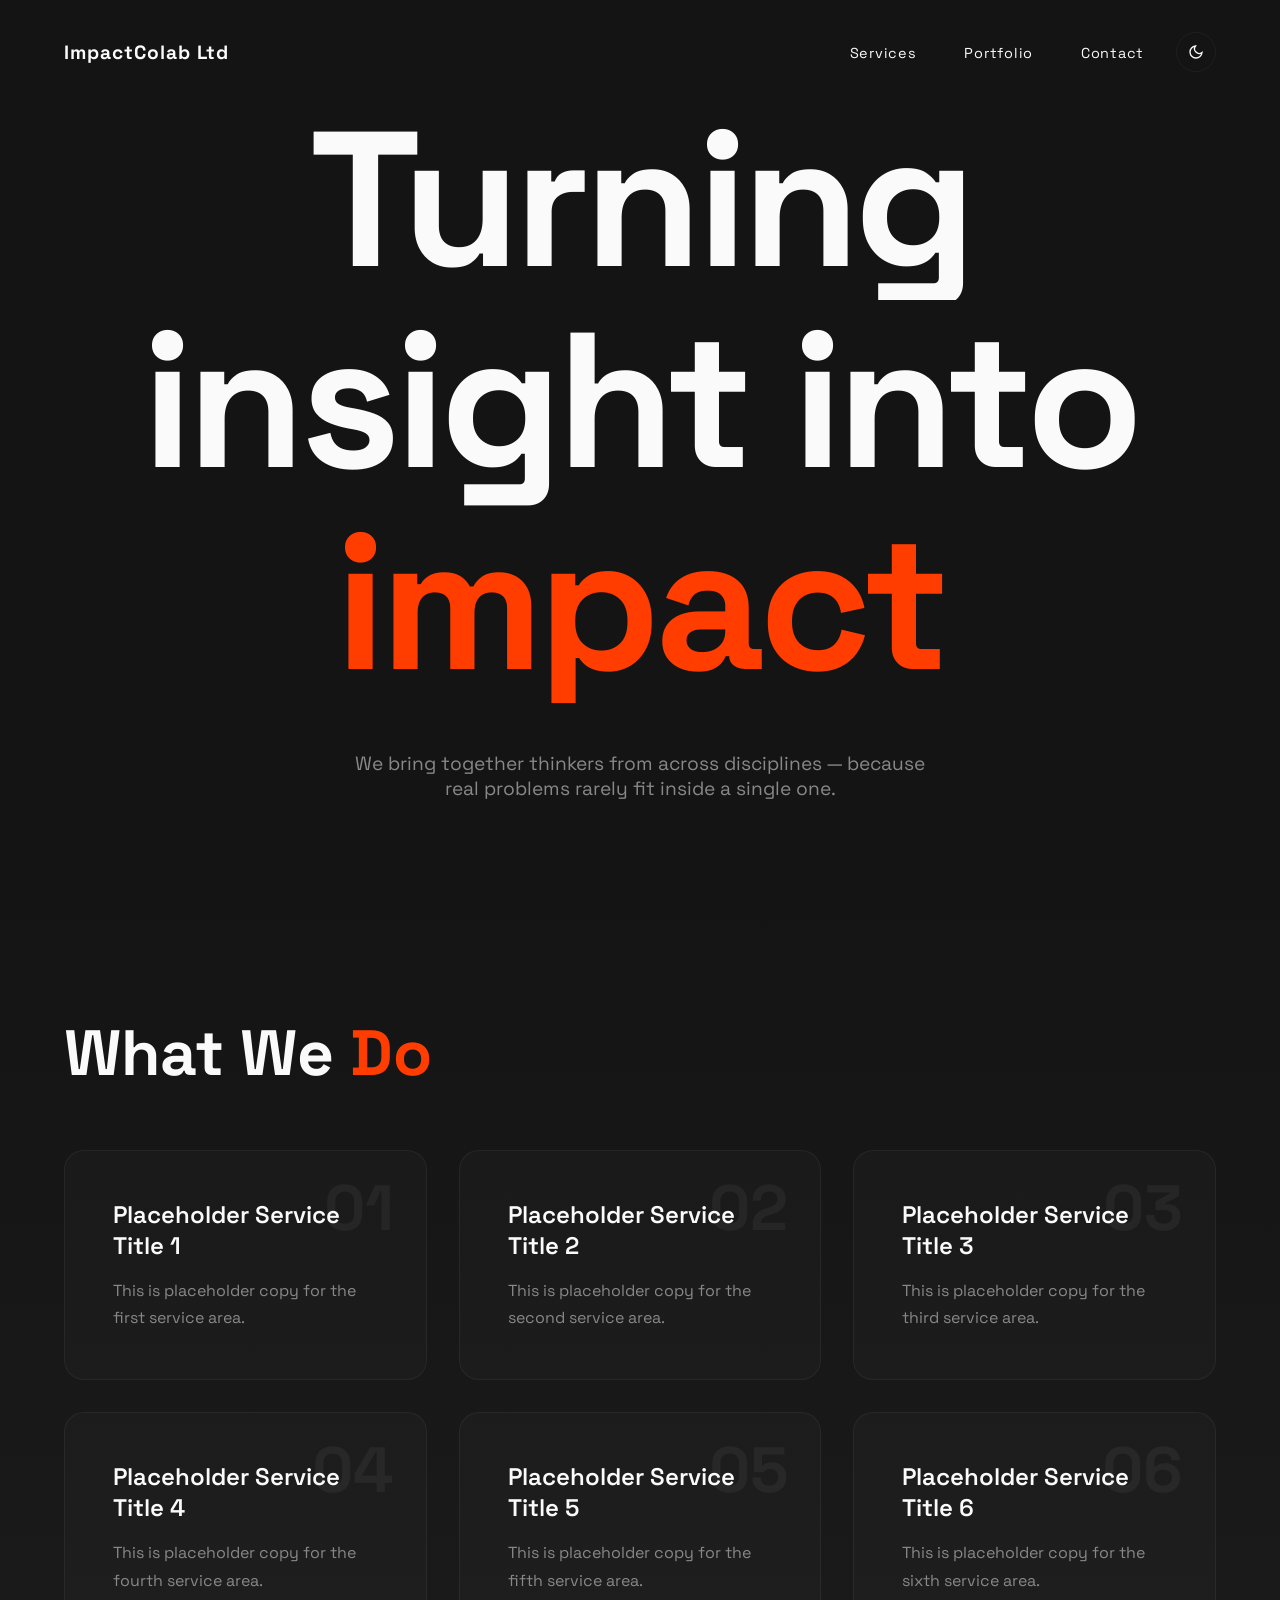
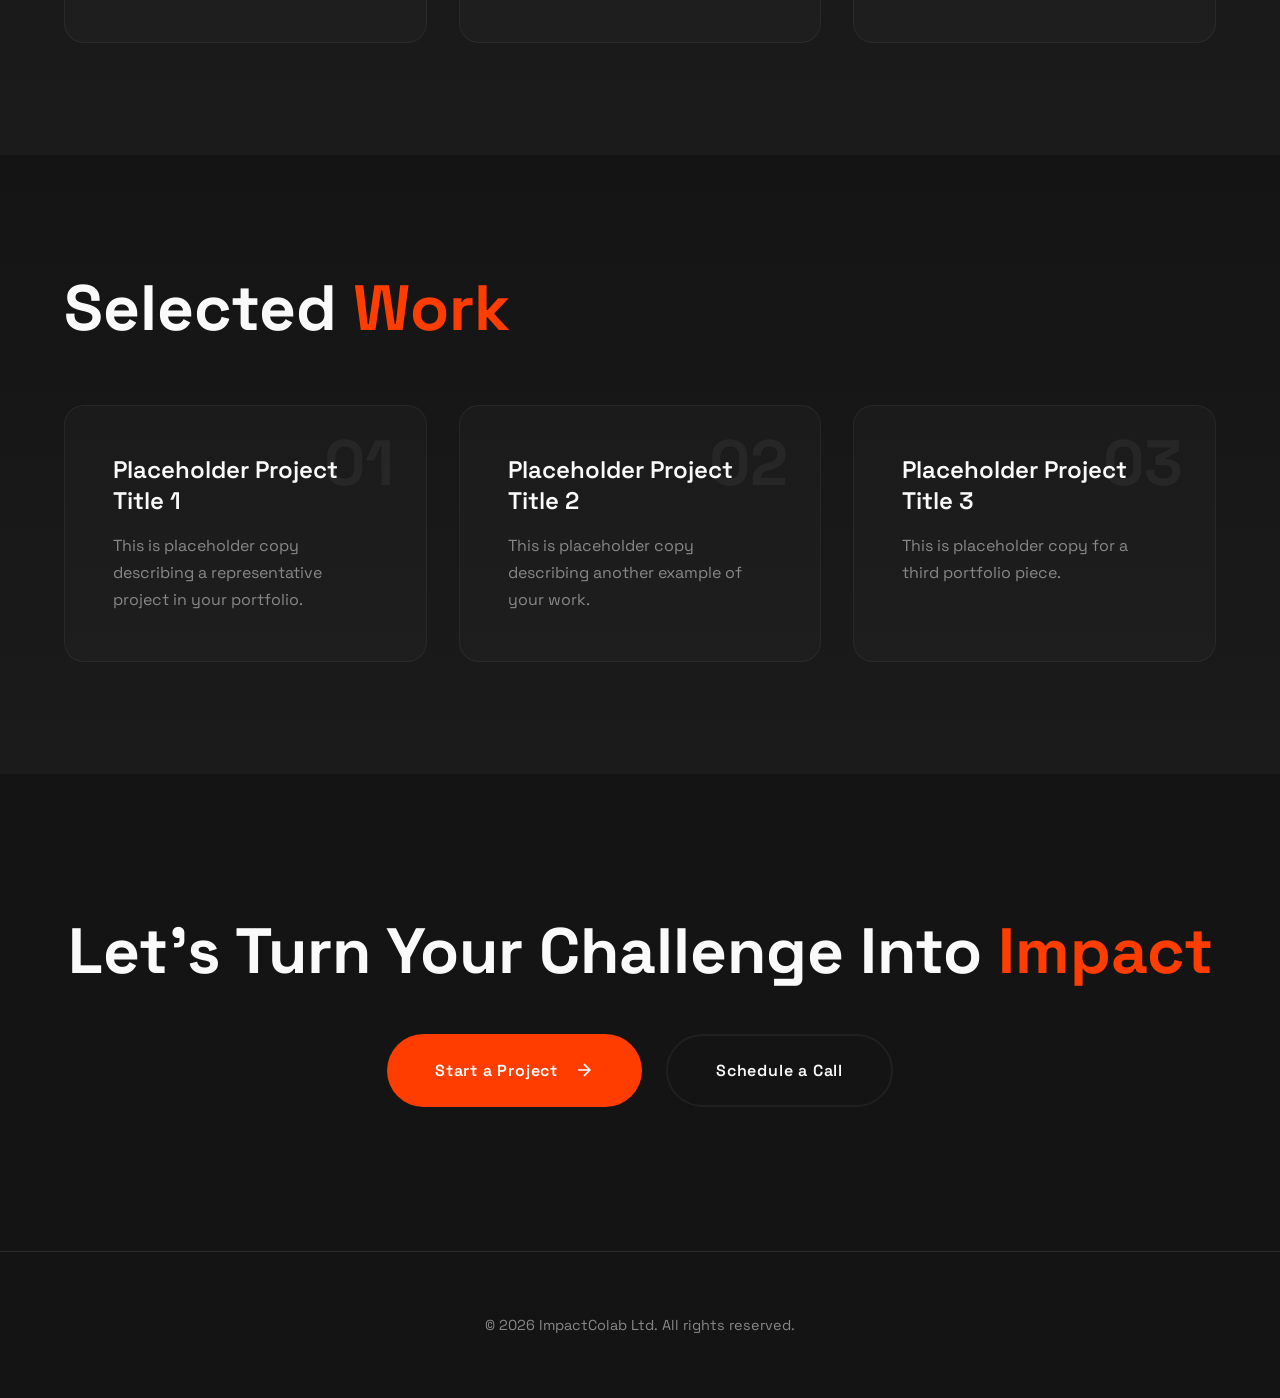
==== index.html @ 20e2ec71 "Initial commit" ====
<!DOCTYPE html>
<html lang="en">
<head>
    <meta charset="UTF-8">
    <meta name="viewport" content="width=device-width, initial-scale=1.0">
    <title>ImpactColab Ltd - Turning insight into impact</title>
    
    <!-- Meta tags for SEO -->
    <meta name="description" content="ImpactColab Ltd transforms bold ideas into digital reality. We specialize in product development, design systems, AI & machine learning, and cloud architecture.">
    <meta name="keywords" content="software development, product development, design systems, AI, machine learning, cloud architecture, digital transformation">
    <meta name="author" content="ImpactColab Ltd">
    
    <!-- Open Graph / Social Media -->
    <meta property="og:type" content="website">
    <meta property="og:url" content="https://impactcolab.com/">
    <meta property="og:title" content="ImpactColab Ltd - Turning insight into impact">
    <meta property="og:description" content="We transform bold ideas into digital reality. ImpactColab Ltd is where innovation meets execution.">
    <meta property="og:image" content="https://impactcolab.com/og-image.jpg">
    
    <!-- Twitter Card -->
    <meta name="twitter:card" content="summary_large_image">
    <meta name="twitter:title" content="ImpactColab Ltd - Turning insight into impact">
    <meta name="twitter:description" content="We transform bold ideas into digital reality. ImpactColab Ltd is where innovation meets execution.">
    <meta name="twitter:image" content="https://impactcolab.com/og-image.jpg">
    
    <!-- Favicon -->
    <link rel="icon" type="image/svg+xml" href="data:image/svg+xml,%3Csvg xmlns='http://www.w3.org/2000/svg' viewBox='0 0 100 100'%3E%3Crect width='100' height='100' rx='20' fill='%23ff3d00'/%3E%3Ctext x='50' y='68' font-family='Arial' font-size='50' font-weight='bold' fill='white' text-anchor='middle'%3ES%3C/text%3E%3C/svg%3E">
    
    <link href="https://fonts.googleapis.com/css2?family=Space+Grotesk:wght@300;400;500;600;700&display=swap" rel="stylesheet">
    <style>
        * {
            margin: 0;
            padding: 0;
            box-sizing: border-box;
        }

        :root {
            --bg: #141414;
            --bg-secondary: #1b1b1b;
            --text: #fafafa;
            --text-muted: #888;
            --accent: #ff3d00;
            --card-bg: rgba(255, 255, 255, 0.02);
            --card-border: rgba(255, 255, 255, 0.05);
            --card-number: rgba(255, 255, 255, 0.05);
            --footer-border: rgba(255, 255, 255, 0.1);
        }

        body.light-mode {
            --bg: #fafafa;
            --bg-secondary: #f0f0f0;
            --text: #0a0a0a;
            --text-muted: #555;
            --card-bg: rgba(0, 0, 0, 0.02);
            --card-border: rgba(0, 0, 0, 0.08);
            --card-number: rgba(0, 0, 0, 0.05);
            --footer-border: rgba(0, 0, 0, 0.1);
        }

        body {
            font-family: 'Space Grotesk', sans-serif;
            background: var(--bg);
            color: var(--text);
            overflow-x: hidden;
            transition: background 0.3s ease, color 0.3s ease;
        }

        /* Skip Link */
        .skip-link {
            position: absolute;
            top: -100px;
            left: 50%;
            transform: translateX(-50%);
            padding: 1rem 2rem;
            background: var(--accent);
            color: #fff;
            text-decoration: none;
            font-weight: 600;
            border-radius: 0 0 8px 8px;
            z-index: 1000;
            transition: top 0.3s ease;
        }

        .skip-link:focus {
            top: 0;
        }

        /* Focus States */
        *:focus {
            outline: none;
        }

        *:focus-visible {
            outline: 2px solid var(--accent);
            outline-offset: 3px;
        }

        /* Reduced Motion */
        @media (prefers-reduced-motion: reduce) {
            *, *::before, *::after {
                animation-duration: 0.01ms !important;
                animation-iteration-count: 1 !important;
                transition-duration: 0.01ms !important;
            }

            .hero-title .word {
                transform: translateY(0);
            }

            .hero-subtitle {
                opacity: 1;
            }

            .service-card {
                opacity: 1;
                transform: translateY(0);
            }
        }

        /* Navigation */
        nav {
            position: fixed;
            top: 0;
            left: 0;
            right: 0;
            padding: 2rem 4rem;
            display: flex;
            justify-content: space-between;
            align-items: center;
            z-index: 100;
            background: transparent;
            transition: background 0.3s ease, padding 0.3s ease;
        }

        nav.scrolled {
            background: var(--bg);
            padding: 1.5rem 4rem;
            box-shadow: 0 2px 20px rgba(0, 0, 0, 0.2);
        }

        .nav-right {
            display: flex;
            align-items: center;
            gap: 2rem;
        }

        .theme-toggle {
            display: flex;
            align-items: center;
            justify-content: center;
            background: transparent;
            border: 1px solid var(--card-border);
            border-radius: 50%;
            width: 40px;
            height: 40px;
            color: var(--text);
            cursor: pointer;
            transition: all 0.3s ease;
        }

        .theme-toggle:hover {
            border-color: var(--accent);
        }

        .theme-toggle svg {
            width: 16px;
            height: 16px;
        }

        .theme-toggle .sun-icon {
            display: none;
        }

        body.light-mode .theme-toggle .sun-icon {
            display: block;
        }

        body.light-mode .theme-toggle .moon-icon {
            display: none;
        }

        /* Mobile Menu */
        .mobile-menu-toggle {
            display: none;
            flex-direction: column;
            justify-content: center;
            gap: 5px;
            width: 30px;
            height: 30px;
            background: transparent;
            border: none;
            cursor: pointer;
            padding: 0;
        }

        .mobile-menu-toggle span {
            display: block;
            width: 100%;
            height: 2px;
            background: var(--text);
            transition: all 0.3s ease;
        }

        .mobile-menu-toggle.active span:nth-child(1) {
            transform: rotate(45deg) translate(5px, 5px);
        }

        .mobile-menu-toggle.active span:nth-child(2) {
            opacity: 0;
        }

        .mobile-menu-toggle.active span:nth-child(3) {
            transform: rotate(-45deg) translate(5px, -5px);
        }

        .mobile-menu {
            display: none;
            position: fixed;
            top: 0;
            left: 0;
            right: 0;
            bottom: 0;
            background: var(--bg);
            z-index: 99;
            flex-direction: column;
            justify-content: center;
            align-items: center;
            gap: 2rem;
            opacity: 0;
            pointer-events: none;
            transition: opacity 0.3s ease;
        }

        .mobile-menu.active {
            opacity: 1;
            pointer-events: all;
        }

        .mobile-menu a {
            color: var(--text);
            text-decoration: none;
            font-size: 2rem;
            font-weight: 600;
            transition: color 0.3s ease;
        }

        .mobile-menu a:hover {
            color: var(--accent);
        }

        .logo {
            font-weight: 700;
            font-size: 1.2rem;
            letter-spacing: 0.05em;
            text-decoration: none;
            color: var(--text);
        }

        .logo:hover {
            color: var(--accent);
        }

        .nav-links {
            display: flex;
            gap: 3rem;
            list-style: none;
        }

        .nav-links a {
            color: var(--text);
            text-decoration: none;
            font-size: 0.9rem;
            letter-spacing: 0.05em;
            position: relative;
            padding-bottom: 4px;
        }

        .nav-links a::after {
            content: '';
            position: absolute;
            bottom: 0;
            left: 0;
            width: 0;
            height: 1px;
            background: var(--accent);
            transition: width 0.3s ease;
        }

        .nav-links a:hover::after {
            width: 100%;
        }

        /* Hero Section */
        .hero {
            min-height: 100vh;
            display: flex;
            align-items: center;
            justify-content: center;
            position: relative;
            padding: 0 4rem;
        }

        .hero-content {
            text-align: center;
            max-width: 1400px;
        }

        .hero-title {
            font-size: clamp(4rem, 15vw, 12rem);
            font-weight: 700;
            line-height: 1.05;
            letter-spacing: -0.03em;
        }

        .hero-title .line {
            display: block;
            overflow: hidden;
        }

        .hero-title .word {
            display: inline-block;
            transform: translateY(100%);
            animation: revealWord 1s cubic-bezier(0.77, 0, 0.175, 1) forwards;
        }

        .hero-title .line:nth-child(2) .word {
            animation-delay: 0.2s;
        }

        @keyframes revealWord {
            to {
                transform: translateY(0);
            }
        }

        .hero-subtitle {
            font-size: 1.2rem;
            color: var(--text-muted);
            margin-top: 3rem;
            max-width: 600px;
            margin-left: auto;
            margin-right: auto;
            opacity: 0;
            animation: fadeIn 1s ease forwards 0.8s;
        }

        @keyframes fadeIn {
            to {
                opacity: 1;
            }
        }

        .accent-text {
            color: var(--accent);
        }

        /* Services Section */
        .services {
            padding: 7rem 4rem;
            background: linear-gradient(180deg, var(--bg) 0%, var(--bg-secondary) 100%);
        }

        .services-header {
            max-width: 1400px;
            margin: 0 auto 3.5rem;
        }

        .section-title {
            font-size: 4rem;
            font-weight: 700;
            margin-bottom: 1rem;
        }

        .services-grid {
            max-width: 1400px;
            margin: 0 auto;
            display: grid;
            grid-template-columns: repeat(3, 1fr);
            gap: 2rem;
        }

        .service-card {
            padding: 3rem;
            background: var(--card-bg);
            border: 1px solid var(--card-border);
            border-radius: 20px;
            transition: all 0.4s ease;
            position: relative;
            overflow: hidden;
            opacity: 0;
            transform: translateY(30px);
        }

        .service-card.visible {
            opacity: 1;
            transform: translateY(0);
        }

        .service-card::before {
            content: '';
            position: absolute;
            top: 0;
            left: 0;
            width: 100%;
            height: 100%;
            background: linear-gradient(135deg, var(--accent), transparent);
            opacity: 0;
            transition: opacity 0.4s ease;
        }

        .service-card:hover::before {
            opacity: 0.1;
        }

        .service-card:hover {
            transform: translateY(-10px);
            border-color: rgba(255, 61, 0, 0.3);
        }

        .service-number {
            font-size: 4rem;
            font-weight: 700;
            color: var(--card-number);
            position: absolute;
            top: 1rem;
            right: 2rem;
            aria-hidden: true;
        }

        /* Visually hidden but accessible */
        .sr-only {
            position: absolute;
            width: 1px;
            height: 1px;
            padding: 0;
            margin: -1px;
            overflow: hidden;
            clip: rect(0, 0, 0, 0);
            white-space: nowrap;
            border: 0;
        }

        .service-title {
            font-size: 1.5rem;
            font-weight: 600;
            margin-bottom: 1rem;
            position: relative;
        }

        .service-desc {
            color: var(--text-muted);
            line-height: 1.7;
            position: relative;
        }

        /* CTA Section */
        .cta {
            padding: 9rem 4rem;
            text-align: center;
            position: relative;
        }

        .cta-title {
            font-size: 4rem;
            font-weight: 700;
            line-height: 1.05;
            margin-bottom: 3rem;
        }

        .cta-button {
            display: inline-flex;
            align-items: center;
            gap: 1rem;
            padding: 1.5rem 3rem;
            background: var(--accent);
            color: #fff;
            text-decoration: none;
            font-weight: 600;
            font-size: 1rem;
            letter-spacing: 0.05em;
            border-radius: 100px;
            transition: all 0.3s ease;
        }

        .cta-button:hover {
            transform: scale(1.05);
            box-shadow: 0 20px 60px rgba(255, 61, 0, 0.4);
        }

        .cta-button svg {
            transition: transform 0.3s ease;
        }

        .cta-button:hover svg {
            transform: translateX(5px);
        }

        .cta-buttons {
            display: flex;
            gap: 1.5rem;
            justify-content: center;
            flex-wrap: wrap;
        }

        .cta-button-secondary {
            display: inline-flex;
            align-items: center;
            gap: 0.5rem;
            padding: 1.5rem 3rem;
            background: transparent;
            color: var(--text);
            text-decoration: none;
            font-weight: 600;
            font-size: 1rem;
            letter-spacing: 0.05em;
            border-radius: 100px;
            border: 2px solid var(--card-border);
            transition: all 0.3s ease;
        }

        .cta-button-secondary:hover {
            border-color: var(--accent);
            color: var(--accent);
        }

        /* Footer */
        footer {
            padding: 4rem;
            border-top: 1px solid var(--footer-border);
            text-align: center;
            max-width: 1400px;
            margin: 0 auto;
        }

        .footer-text {
            color: var(--text-muted);
            font-size: 0.9rem;
        }

        /* Responsive */
        @media (max-width: 1024px) {
            .services-grid {
                grid-template-columns: 1fr;
            }
        }

        @media (max-width: 768px) {
            nav {
                padding: 1.5rem 2rem;
            }

            .nav-links {
                display: none;
            }

            .mobile-menu-toggle {
                display: flex;
            }

            .mobile-menu {
                display: flex;
            }

            .hero {
                padding: 0 2rem;
            }

            .services, .cta {
                padding: 4rem 2rem;
            }

            .cta-buttons {
                flex-direction: column;
                align-items: center;
            }

            footer {
                flex-direction: column;
                gap: 2rem;
                text-align: center;
            }
        }
    </style>
</head>
<body>
    <a href="#main-content" class="skip-link">Skip to main content</a>

    <nav role="navigation" aria-label="Main navigation">
        <a href="/" class="logo">ImpactColab Ltd</a>
        <div class="nav-right">
            <ul class="nav-links">
                <li><a href="#services">Services</a></li>
                <li><a href="#portfolio">Portfolio</a></li>
                <li><a href="#contact">Contact</a></li>
            </ul>
            <button class="theme-toggle" id="themeToggle" aria-label="Toggle dark/light mode">
                <svg class="moon-icon" viewBox="0 0 24 24" fill="none" stroke="currentColor" stroke-width="2">
                    <path d="M21 12.79A9 9 0 1 1 11.21 3 7 7 0 0 0 21 12.79z"/>
                </svg>
                <svg class="sun-icon" viewBox="0 0 24 24" fill="none" stroke="currentColor" stroke-width="2">
                    <circle cx="12" cy="12" r="5"/>
                    <path d="M12 1v2M12 21v2M4.22 4.22l1.42 1.42M18.36 18.36l1.42 1.42M1 12h2M21 12h2M4.22 19.78l1.42-1.42M18.36 5.64l1.42-1.42"/>
                </svg>
            </button>
            <button class="mobile-menu-toggle" id="mobileMenuToggle" aria-label="Toggle menu" aria-expanded="false" aria-controls="mobileMenu">
                <span></span>
                <span></span>
                <span></span>
            </button>
        </div>
    </nav>

    <!-- Mobile Menu -->
    <div class="mobile-menu" id="mobileMenu" role="dialog" aria-modal="true" aria-label="Mobile navigation">
        <a href="#services">Services</a>
        <a href="#portfolio">Portfolio</a>
        <a href="#contact">Contact</a>
    </div>

    <main id="main-content">
    
    <section class="hero" aria-labelledby="hero-title">
        <div class="hero-content">
            <h1 class="hero-title" id="hero-title">
                <span class="line"><span class="word">Turning</span></span>
                <span class="line"><span class="word">insight into <span class="accent-text">impact</span></span></span>
            </h1>
            <p class="hero-subtitle">We bring together thinkers from across disciplines — because real problems rarely fit inside a single one.</p>
        </div>
    </section>

    <section class="services" id="services">
        <div class="services-header">
            <h2 class="section-title">What We <span class="accent-text">Do</span></h2>
        </div>
        <div class="services-grid">
            <article class="service-card">
                <div class="service-number" aria-hidden="true">01</div>
                <h3 class="service-title">Placeholder Service Title 1</h3>
                <p class="service-desc">This is placeholder copy for the first service area.</p>
            </article>
            <article class="service-card">
                <div class="service-number" aria-hidden="true">02</div>
                <h3 class="service-title">Placeholder Service Title 2</h3>
                <p class="service-desc">This is placeholder copy for the second service area.</p>
            </article>
            <article class="service-card">
                <div class="service-number" aria-hidden="true">03</div>
                <h3 class="service-title">Placeholder Service Title 3</h3>
                <p class="service-desc">This is placeholder copy for the third service area.</p>
            </article>
            <article class="service-card">
                <div class="service-number" aria-hidden="true">04</div>
                <h3 class="service-title">Placeholder Service Title 4</h3>
                <p class="service-desc">This is placeholder copy for the fourth service area.</p>
            </article>
            <article class="service-card">
                <div class="service-number" aria-hidden="true">05</div>
                <h3 class="service-title">Placeholder Service Title 5</h3>
                <p class="service-desc">This is placeholder copy for the fifth service area.</p>
            </article>
            <article class="service-card">
                <div class="service-number" aria-hidden="true">06</div>
                <h3 class="service-title">Placeholder Service Title 6</h3>
                <p class="service-desc">This is placeholder copy for the sixth service area.</p>
            </article>
        </div>
    </section>

    <section class="services" id="portfolio" aria-labelledby="portfolio-title">
        <div class="services-header">
            <h2 class="section-title" id="portfolio-title">Selected <span class="accent-text">Work</span></h2>
        </div>
        <div class="services-grid">
            <article class="service-card">
                <div class="service-number" aria-hidden="true">01</div>
                <h3 class="service-title">Placeholder Project Title 1</h3>
                <p class="service-desc">This is placeholder copy describing a representative project in your portfolio.</p>
            </article>
            <article class="service-card">
                <div class="service-number" aria-hidden="true">02</div>
                <h3 class="service-title">Placeholder Project Title 2</h3>
                <p class="service-desc">This is placeholder copy describing another example of your work.</p>
            </article>
            <article class="service-card">
                <div class="service-number" aria-hidden="true">03</div>
                <h3 class="service-title">Placeholder Project Title 3</h3>
                <p class="service-desc">This is placeholder copy for a third portfolio piece.</p>
            </article>
        </div>
    </section>

    <!-- 
    ============================================
    SOCIAL PROOF SECTION (Placeholder)
    ============================================
    TODO: Add testimonials or client logos here
    
    Example structure:
    <section class="social-proof">
        <div class="testimonial">
            <blockquote>"Quote from client..."</blockquote>
            <cite>— Client Name, Company</cite>
        </div>
        <div class="client-logos">
            <img src="logo1.svg" alt="Client 1">
            <img src="logo2.svg" alt="Client 2">
        </div>
    </section>
    ============================================
    -->

    <section class="cta" id="contact">
        <h2 class="cta-title">Let's Turn Your Challenge Into <span class="accent-text">Impact</span></h2>
        <div class="cta-buttons">
            <a href="mailto:hello@impactcolab.africa" class="cta-button">
                Start a Project
                <svg width="20" height="20" viewBox="0 0 24 24" fill="none" stroke="currentColor" stroke-width="2" aria-hidden="true">
                    <path d="M5 12h14M12 5l7 7-7 7"/>
                </svg>
            </a>
            <!-- Replace the URL below with your Zoho Bookings page link -->
            <a href="https://bookings.zoho.com/YOUR_ZOHO_BOOKING_PAGE" class="cta-button-secondary" target="_blank" rel="noopener">
                Schedule a Call
            </a>
        </div>
    </section>

    </main>

    <footer role="contentinfo">
        <p class="footer-text">© 2026 ImpactColab Ltd. All rights reserved.</p>
    </footer>

    <script>
        // Theme toggle
        const themeToggle = document.getElementById('themeToggle');
        
        // Check for saved preference
        if (localStorage.getItem('theme') === 'light') {
            document.body.classList.add('light-mode');
        }

        themeToggle.addEventListener('click', () => {
            document.body.classList.toggle('light-mode');
            const isLight = document.body.classList.contains('light-mode');
            localStorage.setItem('theme', isLight ? 'light' : 'dark');
        });

        // Nav background on scroll
        const nav = document.querySelector('nav');
        window.addEventListener('scroll', () => {
            if (window.scrollY > 50) {
                nav.classList.add('scrolled');
            } else {
                nav.classList.remove('scrolled');
            }
        });

        // Mobile menu toggle
        const mobileMenuToggle = document.getElementById('mobileMenuToggle');
        const mobileMenu = document.getElementById('mobileMenu');
        const mobileMenuLinks = mobileMenu.querySelectorAll('a');

        function openMobileMenu() {
            mobileMenuToggle.classList.add('active');
            mobileMenu.classList.add('active');
            mobileMenuToggle.setAttribute('aria-expanded', 'true');
            document.body.style.overflow = 'hidden';
            // Focus first link
            mobileMenuLinks[0].focus();
        }

        function closeMobileMenu() {
            mobileMenuToggle.classList.remove('active');
            mobileMenu.classList.remove('active');
            mobileMenuToggle.setAttribute('aria-expanded', 'false');
            document.body.style.overflow = '';
            mobileMenuToggle.focus();
        }

        mobileMenuToggle.addEventListener('click', () => {
            const isOpen = mobileMenu.classList.contains('active');
            if (isOpen) {
                closeMobileMenu();
            } else {
                openMobileMenu();
            }
        });

        // Close mobile menu when clicking a link
        mobileMenuLinks.forEach(link => {
            link.addEventListener('click', closeMobileMenu);
        });

        // Close on Escape key
        document.addEventListener('keydown', (e) => {
            if (e.key === 'Escape' && mobileMenu.classList.contains('active')) {
                closeMobileMenu();
            }
        });

        // Focus trap for mobile menu
        mobileMenu.addEventListener('keydown', (e) => {
            if (e.key !== 'Tab') return;
            
            const firstLink = mobileMenuLinks[0];
            const lastLink = mobileMenuLinks[mobileMenuLinks.length - 1];

            if (e.shiftKey && document.activeElement === firstLink) {
                e.preventDefault();
                lastLink.focus();
            } else if (!e.shiftKey && document.activeElement === lastLink) {
                e.preventDefault();
                firstLink.focus();
            }
        });

        // Scroll animations for service cards
        const observerOptions = {
            threshold: 0.1,
            rootMargin: '0px 0px -50px 0px'
        };

        const observer = new IntersectionObserver((entries) => {
            entries.forEach((entry, index) => {
                if (entry.isIntersecting) {
                    setTimeout(() => {
                        entry.target.classList.add('visible');
                    }, index * 100);
                    observer.unobserve(entry.target);
                }
            });
        }, observerOptions);

        document.querySelectorAll('.service-card').forEach(card => {
            observer.observe(card);
        });

        // Smooth scroll
        document.querySelectorAll('a[href^="#"]').forEach(anchor => {
            anchor.addEventListener('click', function(e) {
                e.preventDefault();
                const target = document.querySelector(this.getAttribute('href'));
                if (target) {
                    target.scrollIntoView({ behavior: 'smooth' });
                }
            });
        });
    </script>
</body>
</html>
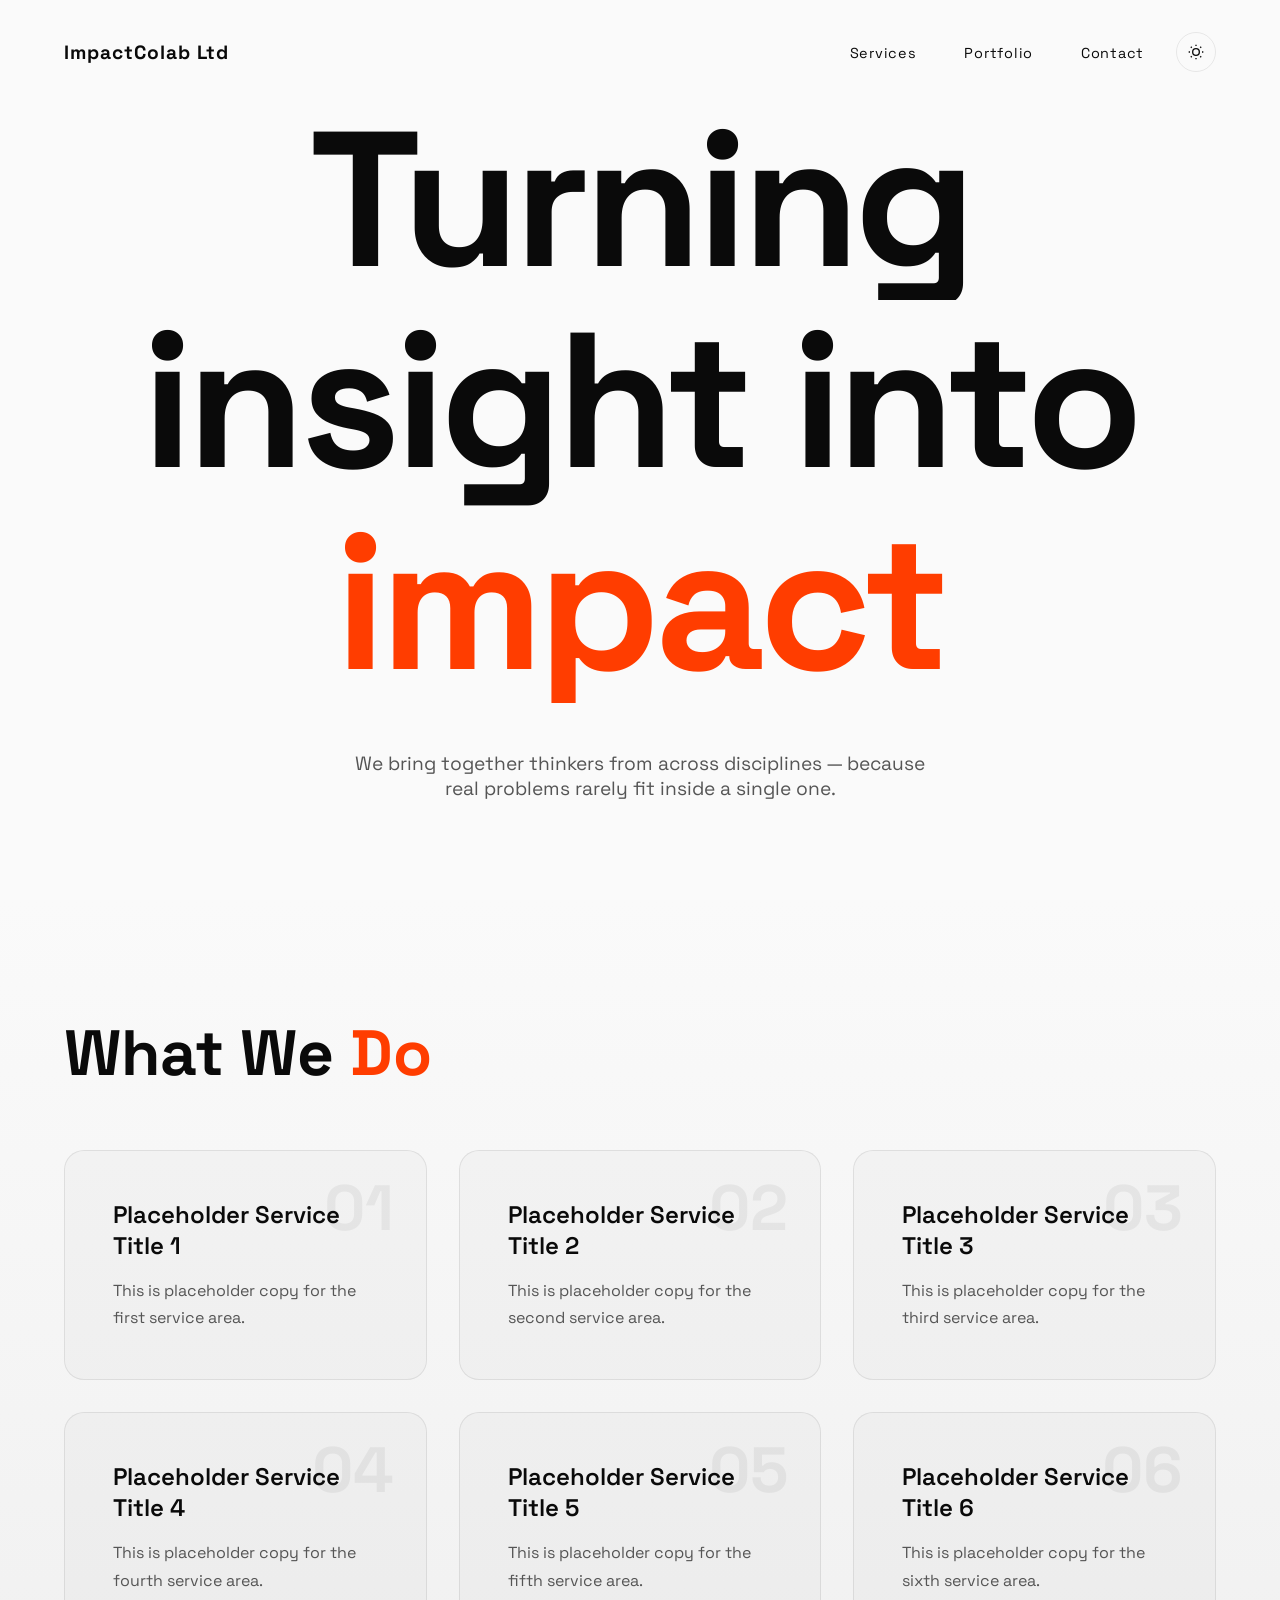
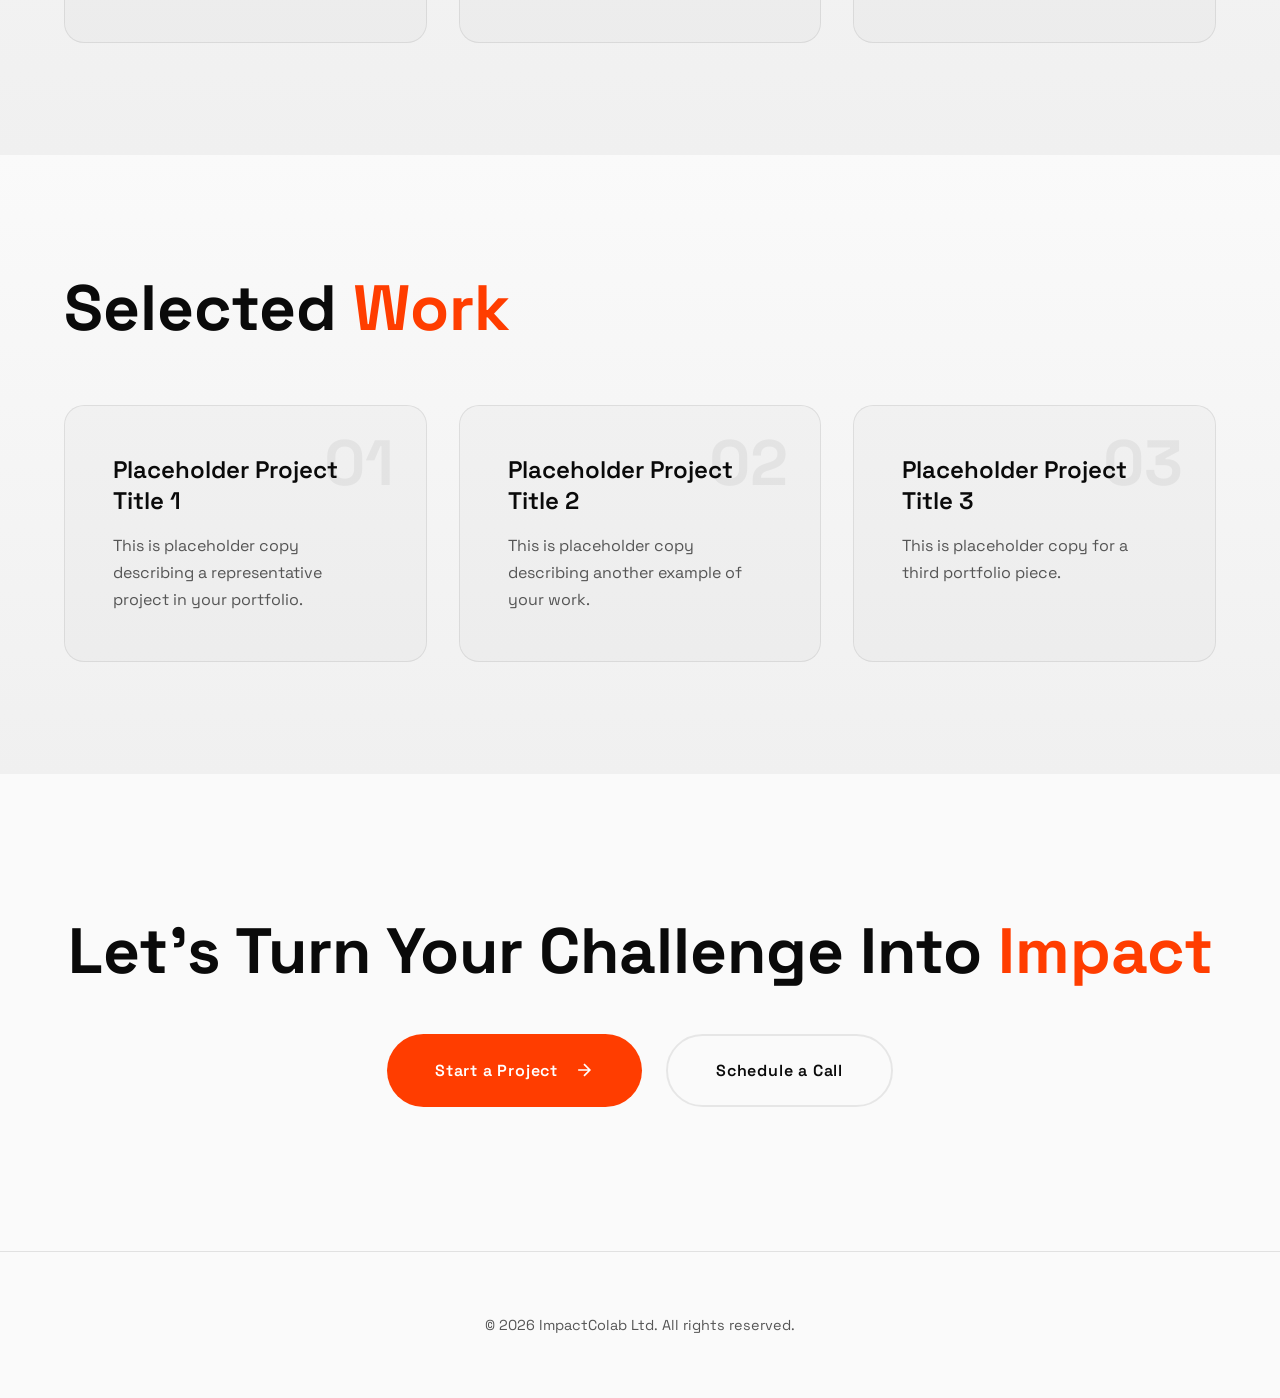
==== commit 2fe26233: "Default to light mode" ====
--- a/index.html
+++ b/index.html
@@ -582,7 +582,7 @@
         }
     </style>
 </head>
-<body>
+<body class="light-mode">
     <a href="#main-content" class="skip-link">Skip to main content</a>
 
     <nav role="navigation" aria-label="Main navigation">
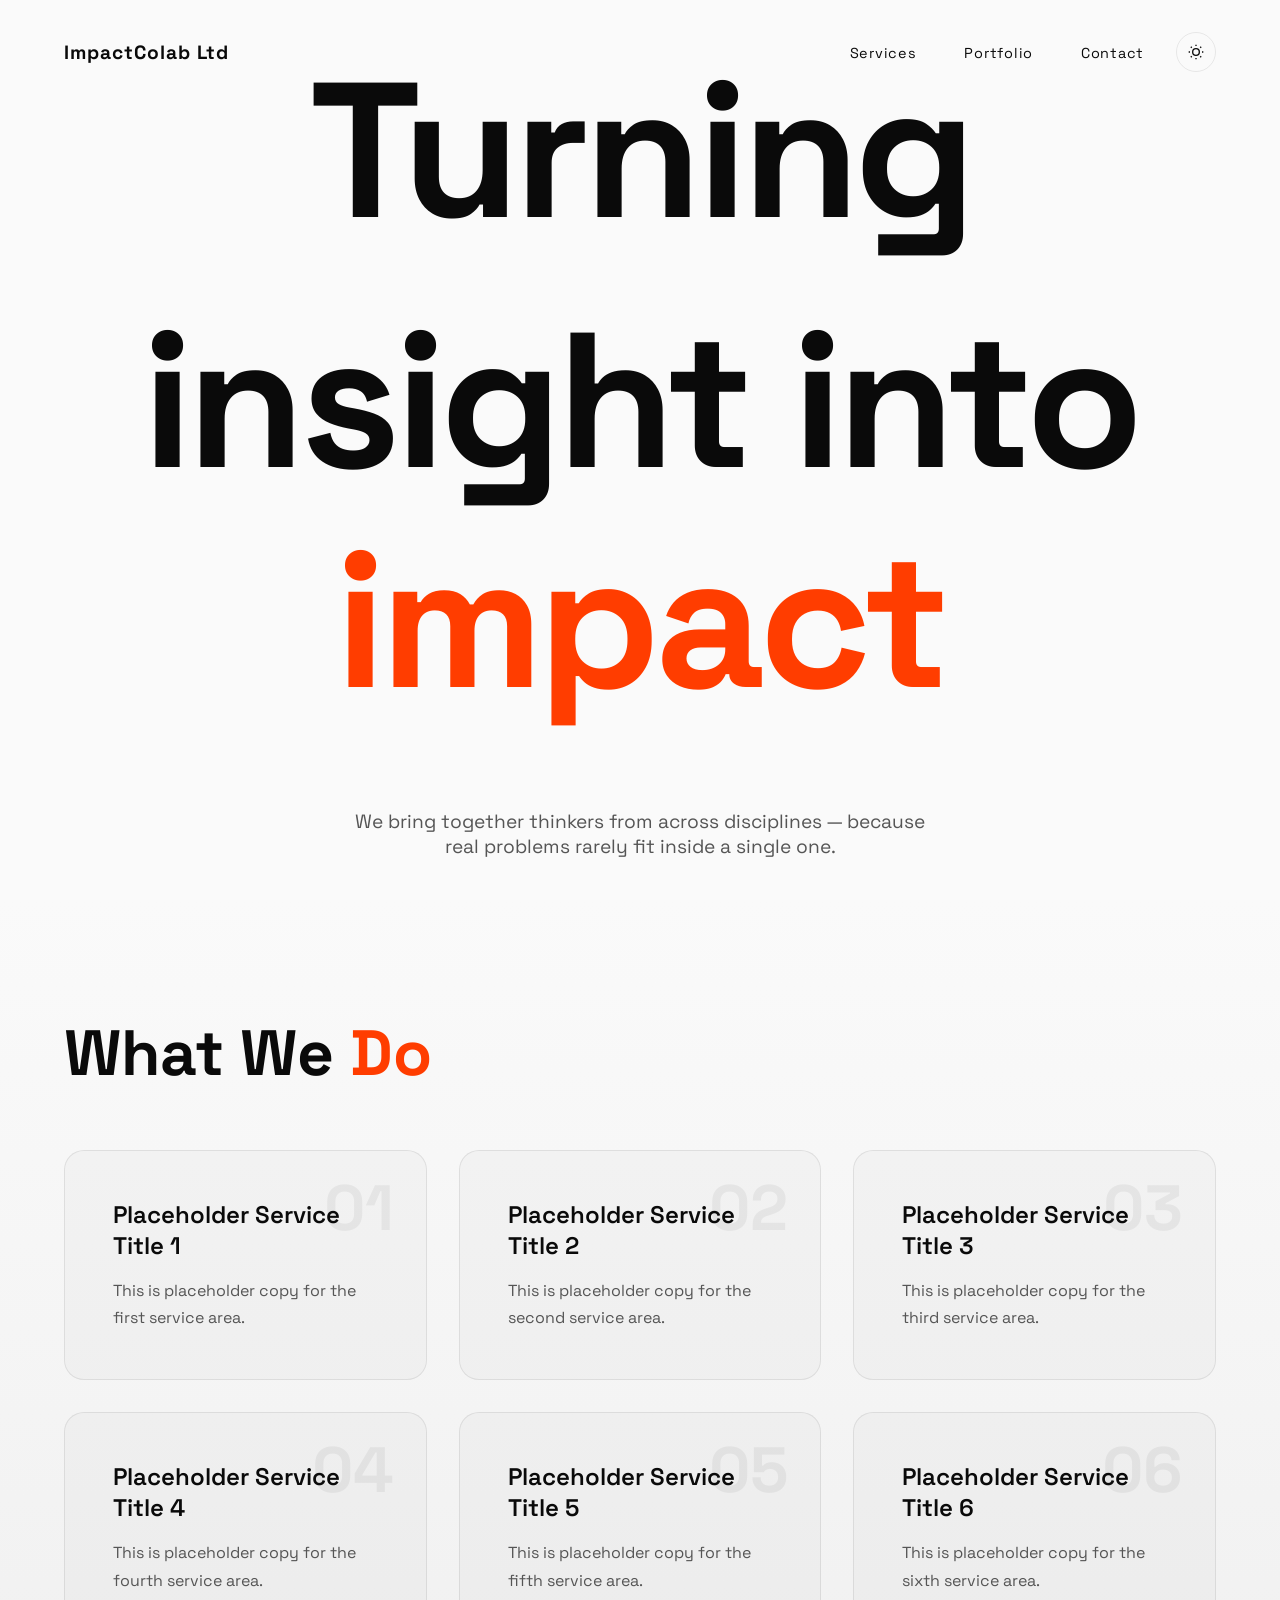
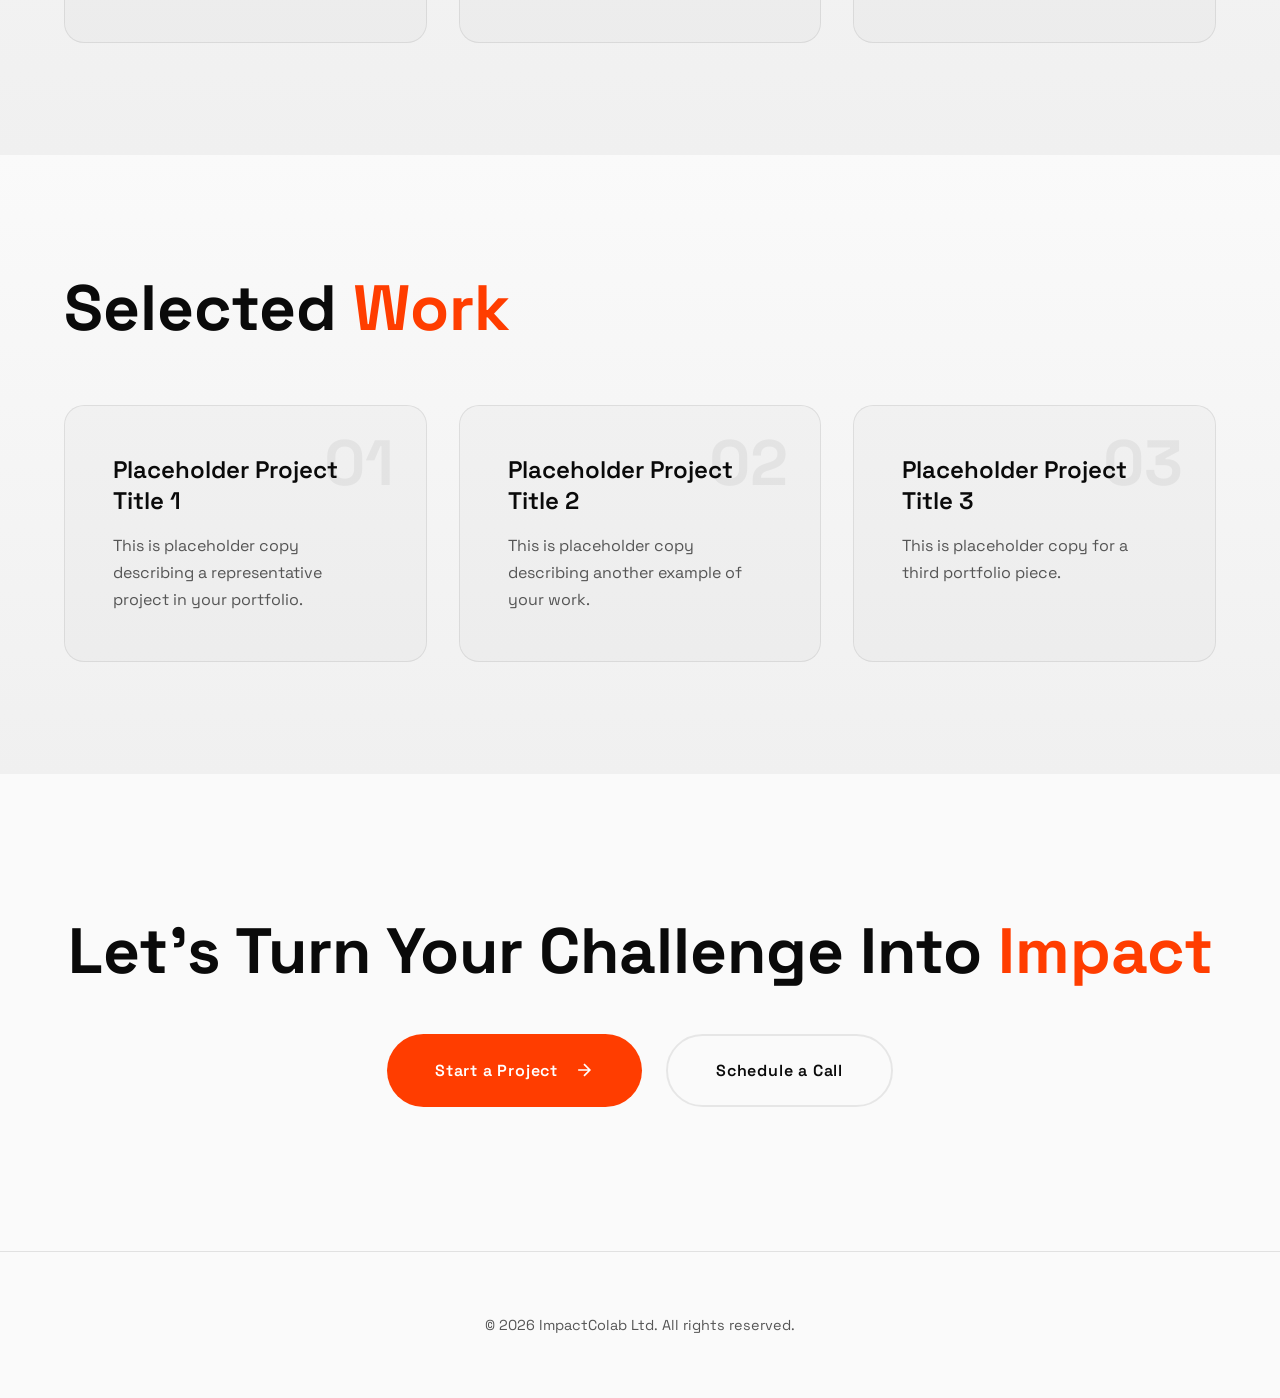
==== commit ce6ce431: "Fix the text clipping in the hero section" ====
--- a/index.html
+++ b/index.html
@@ -308,13 +308,14 @@
         .hero-title {
             font-size: clamp(4rem, 15vw, 12rem);
             font-weight: 700;
-            line-height: 1.05;
+            line-height: 1.15;
             letter-spacing: -0.03em;
         }
 
         .hero-title .line {
             display: block;
             overflow: hidden;
+            padding-bottom: 0.15em;
         }
 
         .hero-title .word {
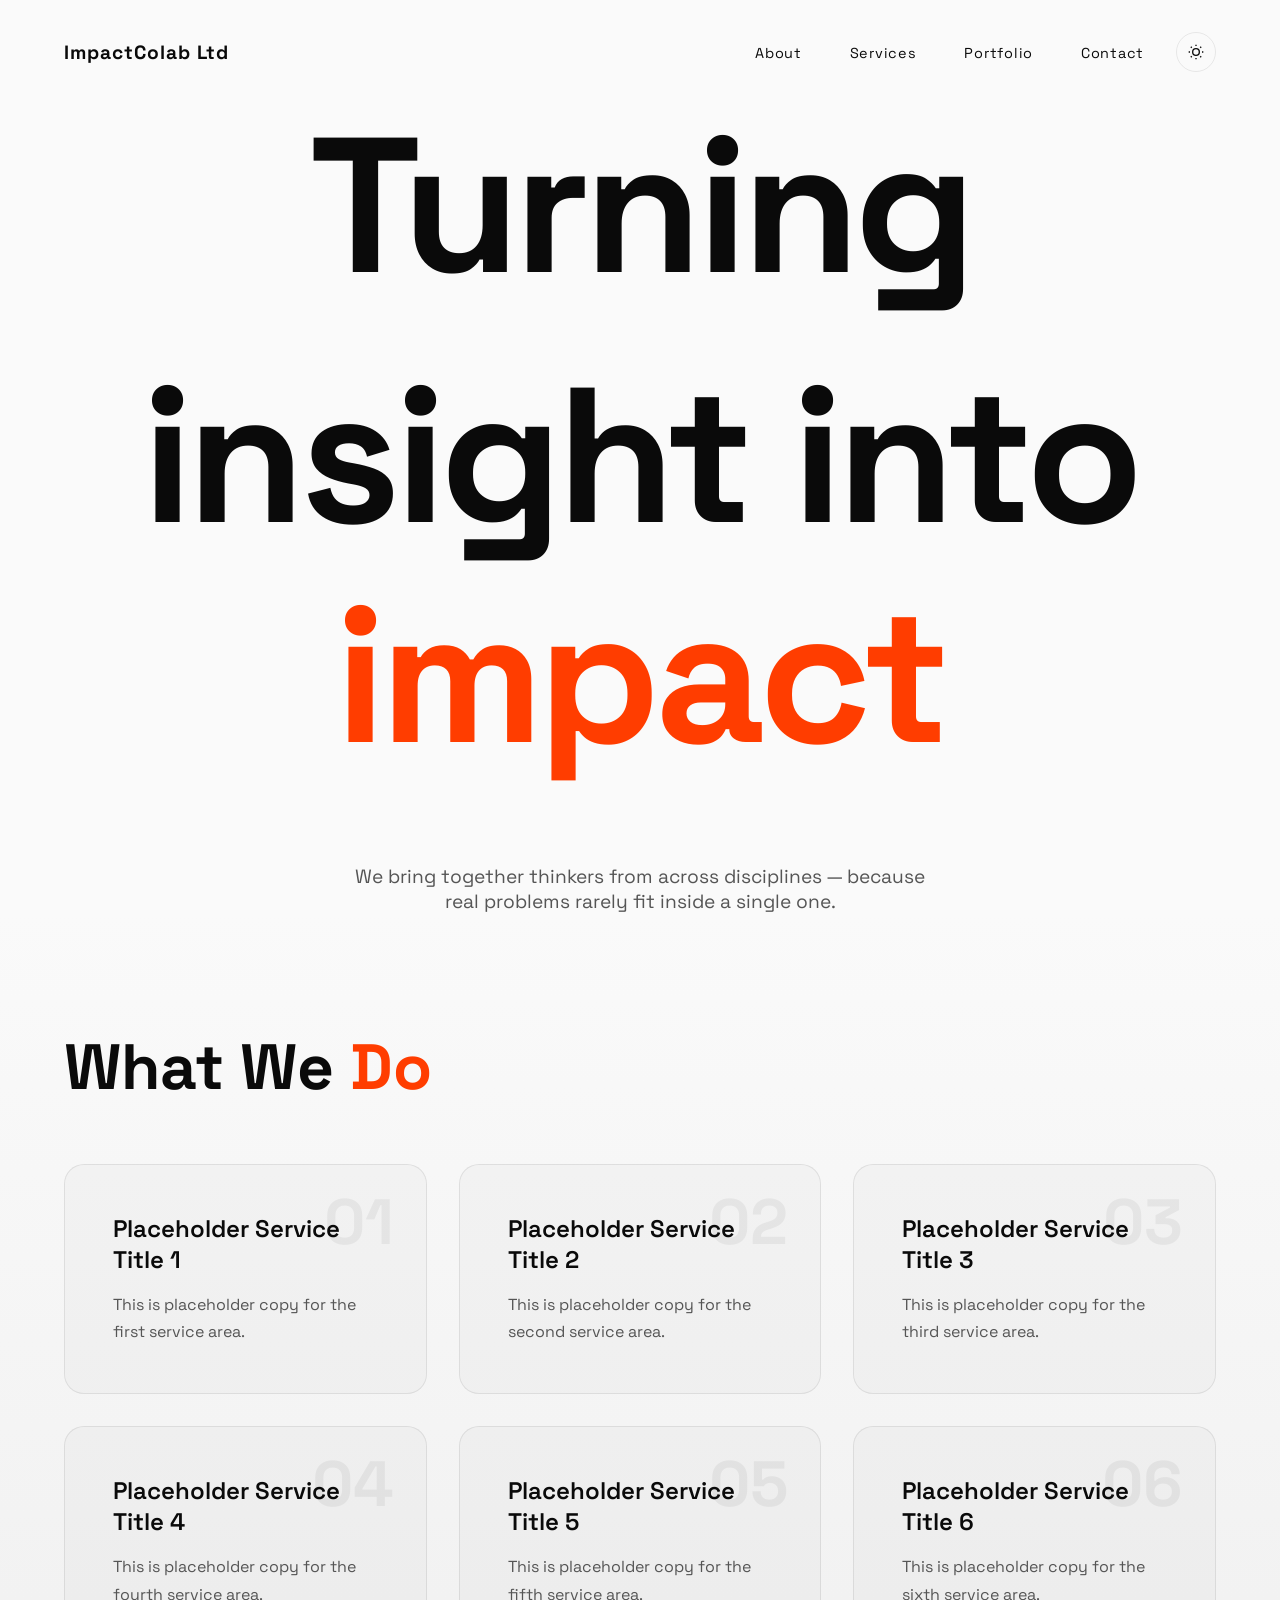
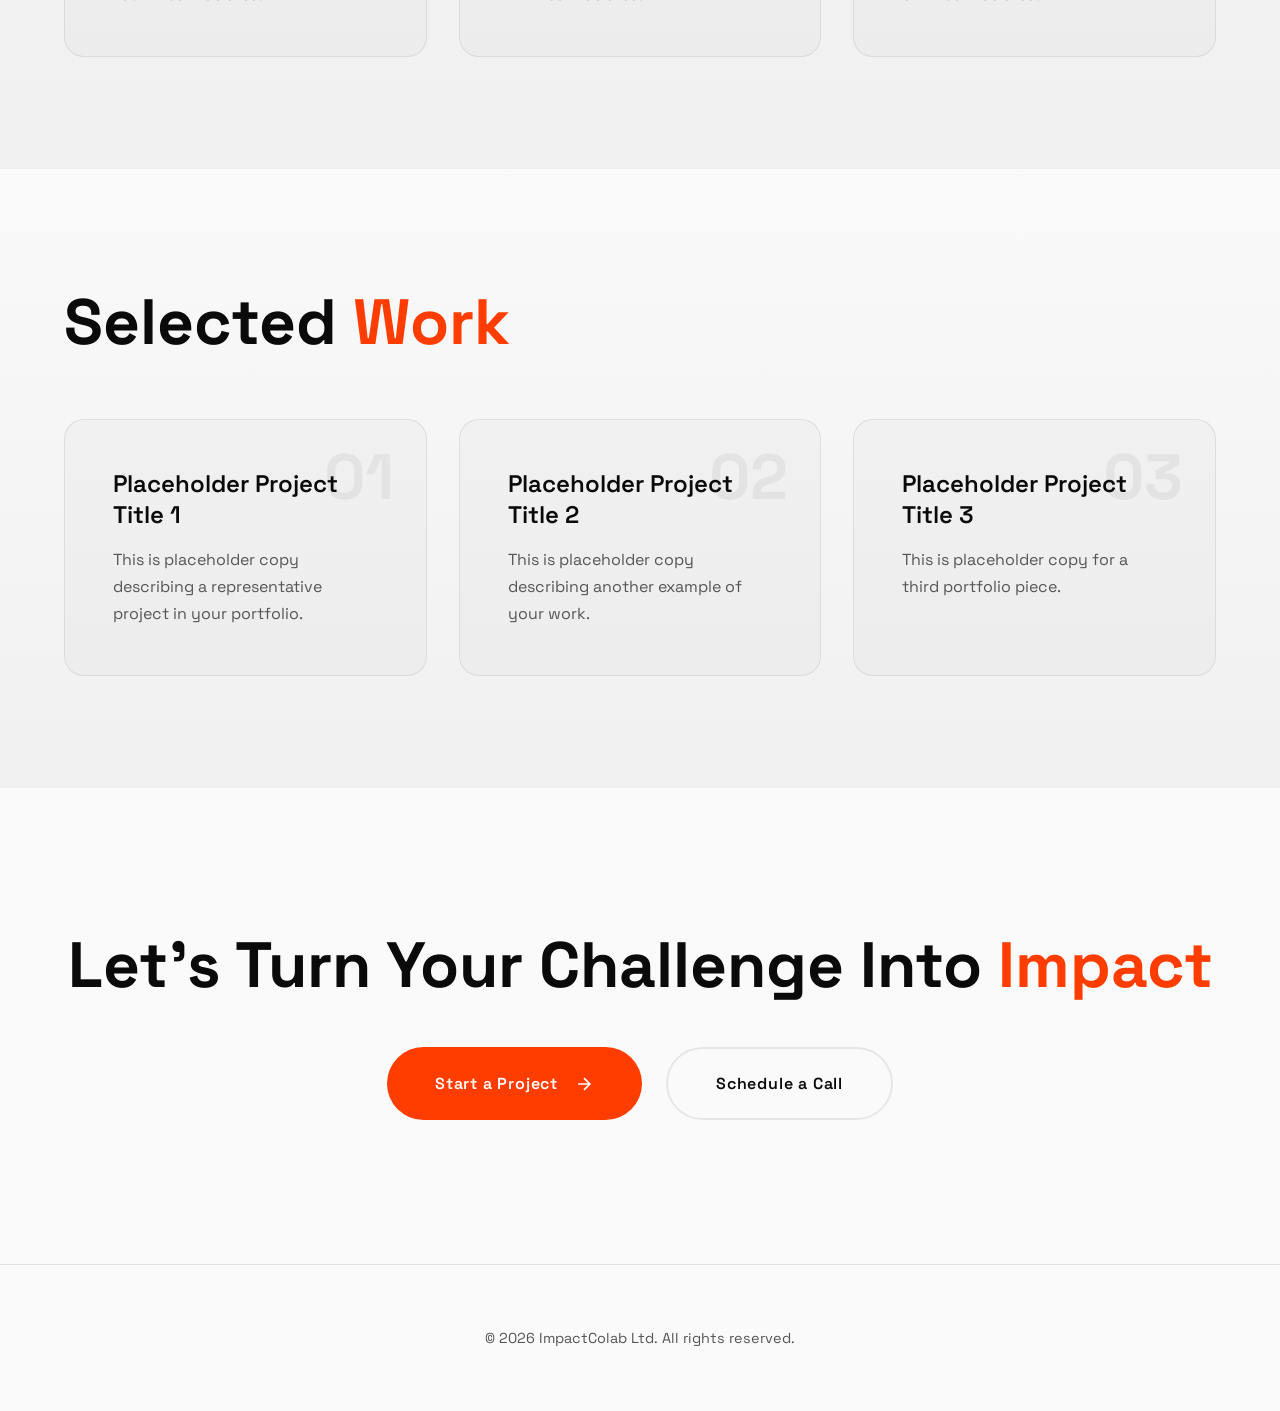
==== commit 8b1c6210: "Update with About page." ====
--- a/index.html
+++ b/index.html
@@ -24,572 +24,19 @@
     <meta name="twitter:image" content="https://impactcolab.com/og-image.jpg">
     
     <!-- Favicon -->
-    <link rel="icon" type="image/svg+xml" href="data:image/svg+xml,%3Csvg xmlns='http://www.w3.org/2000/svg' viewBox='0 0 100 100'%3E%3Crect width='100' height='100' rx='20' fill='%23ff3d00'/%3E%3Ctext x='50' y='68' font-family='Arial' font-size='50' font-weight='bold' fill='white' text-anchor='middle'%3ES%3C/text%3E%3C/svg%3E">
+    <link rel="icon" type="image/svg+xml" href="data:image/svg+xml,%3Csvg xmlns='http://www.w3.org/2000/svg' viewBox='0 0 100 100'%3E%3Crect width='100' height='100' rx='20' fill='%23ff3d00'/%3E%3Ctext x='50' y='65' font-family='Arial' font-size='38' font-weight='bold' fill='white' text-anchor='middle'%3EIC%3C/text%3E%3C/svg%3E">
     
     <link href="https://fonts.googleapis.com/css2?family=Space+Grotesk:wght@300;400;500;600;700&display=swap" rel="stylesheet">
-    <style>
-        * {
-            margin: 0;
-            padding: 0;
-            box-sizing: border-box;
-        }
-
-        :root {
-            --bg: #141414;
-            --bg-secondary: #1b1b1b;
-            --text: #fafafa;
-            --text-muted: #888;
-            --accent: #ff3d00;
-            --card-bg: rgba(255, 255, 255, 0.02);
-            --card-border: rgba(255, 255, 255, 0.05);
-            --card-number: rgba(255, 255, 255, 0.05);
-            --footer-border: rgba(255, 255, 255, 0.1);
-        }
-
-        body.light-mode {
-            --bg: #fafafa;
-            --bg-secondary: #f0f0f0;
-            --text: #0a0a0a;
-            --text-muted: #555;
-            --card-bg: rgba(0, 0, 0, 0.02);
-            --card-border: rgba(0, 0, 0, 0.08);
-            --card-number: rgba(0, 0, 0, 0.05);
-            --footer-border: rgba(0, 0, 0, 0.1);
-        }
-
-        body {
-            font-family: 'Space Grotesk', sans-serif;
-            background: var(--bg);
-            color: var(--text);
-            overflow-x: hidden;
-            transition: background 0.3s ease, color 0.3s ease;
-        }
-
-        /* Skip Link */
-        .skip-link {
-            position: absolute;
-            top: -100px;
-            left: 50%;
-            transform: translateX(-50%);
-            padding: 1rem 2rem;
-            background: var(--accent);
-            color: #fff;
-            text-decoration: none;
-            font-weight: 600;
-            border-radius: 0 0 8px 8px;
-            z-index: 1000;
-            transition: top 0.3s ease;
-        }
-
-        .skip-link:focus {
-            top: 0;
-        }
-
-        /* Focus States */
-        *:focus {
-            outline: none;
-        }
-
-        *:focus-visible {
-            outline: 2px solid var(--accent);
-            outline-offset: 3px;
-        }
-
-        /* Reduced Motion */
-        @media (prefers-reduced-motion: reduce) {
-            *, *::before, *::after {
-                animation-duration: 0.01ms !important;
-                animation-iteration-count: 1 !important;
-                transition-duration: 0.01ms !important;
-            }
-
-            .hero-title .word {
-                transform: translateY(0);
-            }
-
-            .hero-subtitle {
-                opacity: 1;
-            }
-
-            .service-card {
-                opacity: 1;
-                transform: translateY(0);
-            }
-        }
-
-        /* Navigation */
-        nav {
-            position: fixed;
-            top: 0;
-            left: 0;
-            right: 0;
-            padding: 2rem 4rem;
-            display: flex;
-            justify-content: space-between;
-            align-items: center;
-            z-index: 100;
-            background: transparent;
-            transition: background 0.3s ease, padding 0.3s ease;
-        }
-
-        nav.scrolled {
-            background: var(--bg);
-            padding: 1.5rem 4rem;
-            box-shadow: 0 2px 20px rgba(0, 0, 0, 0.2);
-        }
-
-        .nav-right {
-            display: flex;
-            align-items: center;
-            gap: 2rem;
-        }
-
-        .theme-toggle {
-            display: flex;
-            align-items: center;
-            justify-content: center;
-            background: transparent;
-            border: 1px solid var(--card-border);
-            border-radius: 50%;
-            width: 40px;
-            height: 40px;
-            color: var(--text);
-            cursor: pointer;
-            transition: all 0.3s ease;
-        }
-
-        .theme-toggle:hover {
-            border-color: var(--accent);
-        }
-
-        .theme-toggle svg {
-            width: 16px;
-            height: 16px;
-        }
-
-        .theme-toggle .sun-icon {
-            display: none;
-        }
-
-        body.light-mode .theme-toggle .sun-icon {
-            display: block;
-        }
-
-        body.light-mode .theme-toggle .moon-icon {
-            display: none;
-        }
-
-        /* Mobile Menu */
-        .mobile-menu-toggle {
-            display: none;
-            flex-direction: column;
-            justify-content: center;
-            gap: 5px;
-            width: 30px;
-            height: 30px;
-            background: transparent;
-            border: none;
-            cursor: pointer;
-            padding: 0;
-        }
-
-        .mobile-menu-toggle span {
-            display: block;
-            width: 100%;
-            height: 2px;
-            background: var(--text);
-            transition: all 0.3s ease;
-        }
-
-        .mobile-menu-toggle.active span:nth-child(1) {
-            transform: rotate(45deg) translate(5px, 5px);
-        }
-
-        .mobile-menu-toggle.active span:nth-child(2) {
-            opacity: 0;
-        }
-
-        .mobile-menu-toggle.active span:nth-child(3) {
-            transform: rotate(-45deg) translate(5px, -5px);
-        }
-
-        .mobile-menu {
-            display: none;
-            position: fixed;
-            top: 0;
-            left: 0;
-            right: 0;
-            bottom: 0;
-            background: var(--bg);
-            z-index: 99;
-            flex-direction: column;
-            justify-content: center;
-            align-items: center;
-            gap: 2rem;
-            opacity: 0;
-            pointer-events: none;
-            transition: opacity 0.3s ease;
-        }
-
-        .mobile-menu.active {
-            opacity: 1;
-            pointer-events: all;
-        }
-
-        .mobile-menu a {
-            color: var(--text);
-            text-decoration: none;
-            font-size: 2rem;
-            font-weight: 600;
-            transition: color 0.3s ease;
-        }
-
-        .mobile-menu a:hover {
-            color: var(--accent);
-        }
-
-        .logo {
-            font-weight: 700;
-            font-size: 1.2rem;
-            letter-spacing: 0.05em;
-            text-decoration: none;
-            color: var(--text);
-        }
-
-        .logo:hover {
-            color: var(--accent);
-        }
-
-        .nav-links {
-            display: flex;
-            gap: 3rem;
-            list-style: none;
-        }
-
-        .nav-links a {
-            color: var(--text);
-            text-decoration: none;
-            font-size: 0.9rem;
-            letter-spacing: 0.05em;
-            position: relative;
-            padding-bottom: 4px;
-        }
-
-        .nav-links a::after {
-            content: '';
-            position: absolute;
-            bottom: 0;
-            left: 0;
-            width: 0;
-            height: 1px;
-            background: var(--accent);
-            transition: width 0.3s ease;
-        }
-
-        .nav-links a:hover::after {
-            width: 100%;
-        }
-
-        /* Hero Section */
-        .hero {
-            min-height: 100vh;
-            display: flex;
-            align-items: center;
-            justify-content: center;
-            position: relative;
-            padding: 0 4rem;
-        }
-
-        .hero-content {
-            text-align: center;
-            max-width: 1400px;
-        }
-
-        .hero-title {
-            font-size: clamp(4rem, 15vw, 12rem);
-            font-weight: 700;
-            line-height: 1.15;
-            letter-spacing: -0.03em;
-        }
-
-        .hero-title .line {
-            display: block;
-            overflow: hidden;
-            padding-bottom: 0.15em;
-        }
-
-        .hero-title .word {
-            display: inline-block;
-            transform: translateY(100%);
-            animation: revealWord 1s cubic-bezier(0.77, 0, 0.175, 1) forwards;
-        }
-
-        .hero-title .line:nth-child(2) .word {
-            animation-delay: 0.2s;
-        }
-
-        @keyframes revealWord {
-            to {
-                transform: translateY(0);
-            }
-        }
-
-        .hero-subtitle {
-            font-size: 1.2rem;
-            color: var(--text-muted);
-            margin-top: 3rem;
-            max-width: 600px;
-            margin-left: auto;
-            margin-right: auto;
-            opacity: 0;
-            animation: fadeIn 1s ease forwards 0.8s;
-        }
-
-        @keyframes fadeIn {
-            to {
-                opacity: 1;
-            }
-        }
-
-        .accent-text {
-            color: var(--accent);
-        }
-
-        /* Services Section */
-        .services {
-            padding: 7rem 4rem;
-            background: linear-gradient(180deg, var(--bg) 0%, var(--bg-secondary) 100%);
-        }
-
-        .services-header {
-            max-width: 1400px;
-            margin: 0 auto 3.5rem;
-        }
-
-        .section-title {
-            font-size: 4rem;
-            font-weight: 700;
-            margin-bottom: 1rem;
-        }
-
-        .services-grid {
-            max-width: 1400px;
-            margin: 0 auto;
-            display: grid;
-            grid-template-columns: repeat(3, 1fr);
-            gap: 2rem;
-        }
-
-        .service-card {
-            padding: 3rem;
-            background: var(--card-bg);
-            border: 1px solid var(--card-border);
-            border-radius: 20px;
-            transition: all 0.4s ease;
-            position: relative;
-            overflow: hidden;
-            opacity: 0;
-            transform: translateY(30px);
-        }
-
-        .service-card.visible {
-            opacity: 1;
-            transform: translateY(0);
-        }
-
-        .service-card::before {
-            content: '';
-            position: absolute;
-            top: 0;
-            left: 0;
-            width: 100%;
-            height: 100%;
-            background: linear-gradient(135deg, var(--accent), transparent);
-            opacity: 0;
-            transition: opacity 0.4s ease;
-        }
-
-        .service-card:hover::before {
-            opacity: 0.1;
-        }
-
-        .service-card:hover {
-            transform: translateY(-10px);
-            border-color: rgba(255, 61, 0, 0.3);
-        }
-
-        .service-number {
-            font-size: 4rem;
-            font-weight: 700;
-            color: var(--card-number);
-            position: absolute;
-            top: 1rem;
-            right: 2rem;
-            aria-hidden: true;
-        }
-
-        /* Visually hidden but accessible */
-        .sr-only {
-            position: absolute;
-            width: 1px;
-            height: 1px;
-            padding: 0;
-            margin: -1px;
-            overflow: hidden;
-            clip: rect(0, 0, 0, 0);
-            white-space: nowrap;
-            border: 0;
-        }
-
-        .service-title {
-            font-size: 1.5rem;
-            font-weight: 600;
-            margin-bottom: 1rem;
-            position: relative;
-        }
-
-        .service-desc {
-            color: var(--text-muted);
-            line-height: 1.7;
-            position: relative;
-        }
-
-        /* CTA Section */
-        .cta {
-            padding: 9rem 4rem;
-            text-align: center;
-            position: relative;
-        }
-
-        .cta-title {
-            font-size: 4rem;
-            font-weight: 700;
-            line-height: 1.05;
-            margin-bottom: 3rem;
-        }
-
-        .cta-button {
-            display: inline-flex;
-            align-items: center;
-            gap: 1rem;
-            padding: 1.5rem 3rem;
-            background: var(--accent);
-            color: #fff;
-            text-decoration: none;
-            font-weight: 600;
-            font-size: 1rem;
-            letter-spacing: 0.05em;
-            border-radius: 100px;
-            transition: all 0.3s ease;
-        }
-
-        .cta-button:hover {
-            transform: scale(1.05);
-            box-shadow: 0 20px 60px rgba(255, 61, 0, 0.4);
-        }
-
-        .cta-button svg {
-            transition: transform 0.3s ease;
-        }
-
-        .cta-button:hover svg {
-            transform: translateX(5px);
-        }
-
-        .cta-buttons {
-            display: flex;
-            gap: 1.5rem;
-            justify-content: center;
-            flex-wrap: wrap;
-        }
-
-        .cta-button-secondary {
-            display: inline-flex;
-            align-items: center;
-            gap: 0.5rem;
-            padding: 1.5rem 3rem;
-            background: transparent;
-            color: var(--text);
-            text-decoration: none;
-            font-weight: 600;
-            font-size: 1rem;
-            letter-spacing: 0.05em;
-            border-radius: 100px;
-            border: 2px solid var(--card-border);
-            transition: all 0.3s ease;
-        }
-
-        .cta-button-secondary:hover {
-            border-color: var(--accent);
-            color: var(--accent);
-        }
-
-        /* Footer */
-        footer {
-            padding: 4rem;
-            border-top: 1px solid var(--footer-border);
-            text-align: center;
-            max-width: 1400px;
-            margin: 0 auto;
-        }
-
-        .footer-text {
-            color: var(--text-muted);
-            font-size: 0.9rem;
-        }
-
-        /* Responsive */
-        @media (max-width: 1024px) {
-            .services-grid {
-                grid-template-columns: 1fr;
-            }
-        }
-
-        @media (max-width: 768px) {
-            nav {
-                padding: 1.5rem 2rem;
-            }
-
-            .nav-links {
-                display: none;
-            }
-
-            .mobile-menu-toggle {
-                display: flex;
-            }
-
-            .mobile-menu {
-                display: flex;
-            }
-
-            .hero {
-                padding: 0 2rem;
-            }
-
-            .services, .cta {
-                padding: 4rem 2rem;
-            }
-
-            .cta-buttons {
-                flex-direction: column;
-                align-items: center;
-            }
-
-            footer {
-                flex-direction: column;
-                gap: 2rem;
-                text-align: center;
-            }
-        }
-    </style>
+    <link rel="stylesheet" href="css/styles.css">
 </head>
 <body class="light-mode">
     <a href="#main-content" class="skip-link">Skip to main content</a>
 
     <nav role="navigation" aria-label="Main navigation">
-        <a href="/" class="logo">ImpactColab Ltd</a>
+        <a href="index.html" class="logo">ImpactColab Ltd</a>
         <div class="nav-right">
             <ul class="nav-links">
+                <li><a href="about.html">About</a></li>
                 <li><a href="#services">Services</a></li>
                 <li><a href="#portfolio">Portfolio</a></li>
                 <li><a href="#contact">Contact</a></li>
@@ -613,6 +60,7 @@
 
     <!-- Mobile Menu -->
     <div class="mobile-menu" id="mobileMenu" role="dialog" aria-modal="true" aria-label="Mobile navigation">
+        <a href="about.html">About</a>
         <a href="#services">Services</a>
         <a href="#portfolio">Portfolio</a>
         <a href="#contact">Contact</a>
@@ -733,121 +181,6 @@
         <p class="footer-text">© 2026 ImpactColab Ltd. All rights reserved.</p>
     </footer>
 
-    <script>
-        // Theme toggle
-        const themeToggle = document.getElementById('themeToggle');
-        
-        // Check for saved preference
-        if (localStorage.getItem('theme') === 'light') {
-            document.body.classList.add('light-mode');
-        }
-
-        themeToggle.addEventListener('click', () => {
-            document.body.classList.toggle('light-mode');
-            const isLight = document.body.classList.contains('light-mode');
-            localStorage.setItem('theme', isLight ? 'light' : 'dark');
-        });
-
-        // Nav background on scroll
-        const nav = document.querySelector('nav');
-        window.addEventListener('scroll', () => {
-            if (window.scrollY > 50) {
-                nav.classList.add('scrolled');
-            } else {
-                nav.classList.remove('scrolled');
-            }
-        });
-
-        // Mobile menu toggle
-        const mobileMenuToggle = document.getElementById('mobileMenuToggle');
-        const mobileMenu = document.getElementById('mobileMenu');
-        const mobileMenuLinks = mobileMenu.querySelectorAll('a');
-
-        function openMobileMenu() {
-            mobileMenuToggle.classList.add('active');
-            mobileMenu.classList.add('active');
-            mobileMenuToggle.setAttribute('aria-expanded', 'true');
-            document.body.style.overflow = 'hidden';
-            // Focus first link
-            mobileMenuLinks[0].focus();
-        }
-
-        function closeMobileMenu() {
-            mobileMenuToggle.classList.remove('active');
-            mobileMenu.classList.remove('active');
-            mobileMenuToggle.setAttribute('aria-expanded', 'false');
-            document.body.style.overflow = '';
-            mobileMenuToggle.focus();
-        }
-
-        mobileMenuToggle.addEventListener('click', () => {
-            const isOpen = mobileMenu.classList.contains('active');
-            if (isOpen) {
-                closeMobileMenu();
-            } else {
-                openMobileMenu();
-            }
-        });
-
-        // Close mobile menu when clicking a link
-        mobileMenuLinks.forEach(link => {
-            link.addEventListener('click', closeMobileMenu);
-        });
-
-        // Close on Escape key
-        document.addEventListener('keydown', (e) => {
-            if (e.key === 'Escape' && mobileMenu.classList.contains('active')) {
-                closeMobileMenu();
-            }
-        });
-
-        // Focus trap for mobile menu
-        mobileMenu.addEventListener('keydown', (e) => {
-            if (e.key !== 'Tab') return;
-            
-            const firstLink = mobileMenuLinks[0];
-            const lastLink = mobileMenuLinks[mobileMenuLinks.length - 1];
-
-            if (e.shiftKey && document.activeElement === firstLink) {
-                e.preventDefault();
-                lastLink.focus();
-            } else if (!e.shiftKey && document.activeElement === lastLink) {
-                e.preventDefault();
-                firstLink.focus();
-            }
-        });
-
-        // Scroll animations for service cards
-        const observerOptions = {
-            threshold: 0.1,
-            rootMargin: '0px 0px -50px 0px'
-        };
-
-        const observer = new IntersectionObserver((entries) => {
-            entries.forEach((entry, index) => {
-                if (entry.isIntersecting) {
-                    setTimeout(() => {
-                        entry.target.classList.add('visible');
-                    }, index * 100);
-                    observer.unobserve(entry.target);
-                }
-            });
-        }, observerOptions);
-
-        document.querySelectorAll('.service-card').forEach(card => {
-            observer.observe(card);
-        });
-
-        // Smooth scroll
-        document.querySelectorAll('a[href^="#"]').forEach(anchor => {
-            anchor.addEventListener('click', function(e) {
-                e.preventDefault();
-                const target = document.querySelector(this.getAttribute('href'));
-                if (target) {
-                    target.scrollIntoView({ behavior: 'smooth' });
-                }
-            });
-        });
-    </script>
+    <script src="js/main.js" defer></script>
 </body>
 </html>
--- a/css/styles.css
+++ b/css/styles.css
@@ -0,0 +1,558 @@
+* {
+    margin: 0;
+    padding: 0;
+    box-sizing: border-box;
+}
+
+:root {
+    --bg: #141414;
+    --bg-secondary: #1b1b1b;
+    --text: #fafafa;
+    --text-muted: #888;
+    --accent: #ff3d00;
+    --card-bg: rgba(255, 255, 255, 0.02);
+    --card-border: rgba(255, 255, 255, 0.05);
+    --card-number: rgba(255, 255, 255, 0.05);
+    --footer-border: rgba(255, 255, 255, 0.1);
+}
+
+body.light-mode {
+    --bg: #fafafa;
+    --bg-secondary: #f0f0f0;
+    --text: #0a0a0a;
+    --text-muted: #555;
+    --card-bg: rgba(0, 0, 0, 0.02);
+    --card-border: rgba(0, 0, 0, 0.08);
+    --card-number: rgba(0, 0, 0, 0.05);
+    --footer-border: rgba(0, 0, 0, 0.1);
+}
+
+body {
+    font-family: 'Space Grotesk', sans-serif;
+    background: var(--bg);
+    color: var(--text);
+    overflow-x: hidden;
+    transition: background 0.3s ease, color 0.3s ease;
+}
+
+/* Skip Link */
+.skip-link {
+    position: absolute;
+    top: -100px;
+    left: 50%;
+    transform: translateX(-50%);
+    padding: 1rem 2rem;
+    background: var(--accent);
+    color: #fff;
+    text-decoration: none;
+    font-weight: 600;
+    border-radius: 0 0 8px 8px;
+    z-index: 1000;
+    transition: top 0.3s ease;
+}
+
+.skip-link:focus {
+    top: 0;
+}
+
+/* Focus States */
+*:focus {
+    outline: none;
+}
+
+*:focus-visible {
+    outline: 2px solid var(--accent);
+    outline-offset: 3px;
+}
+
+/* Reduced Motion */
+@media (prefers-reduced-motion: reduce) {
+    *, *::before, *::after {
+        animation-duration: 0.01ms !important;
+        animation-iteration-count: 1 !important;
+        transition-duration: 0.01ms !important;
+    }
+
+    .hero-title .word {
+        transform: translateY(0);
+    }
+
+    .hero-subtitle {
+        opacity: 1;
+    }
+
+    .service-card {
+        opacity: 1;
+        transform: translateY(0);
+    }
+}
+
+/* Navigation */
+nav {
+    position: fixed;
+    top: 0;
+    left: 0;
+    right: 0;
+    padding: 2rem 4rem;
+    display: flex;
+    justify-content: space-between;
+    align-items: center;
+    z-index: 100;
+    background: transparent;
+    transition: background 0.3s ease, padding 0.3s ease;
+}
+
+nav.scrolled {
+    background: var(--bg);
+    padding: 1.5rem 4rem;
+    box-shadow: 0 2px 20px rgba(0, 0, 0, 0.2);
+}
+
+.nav-right {
+    display: flex;
+    align-items: center;
+    gap: 2rem;
+}
+
+.theme-toggle {
+    display: flex;
+    align-items: center;
+    justify-content: center;
+    background: transparent;
+    border: 1px solid var(--card-border);
+    border-radius: 50%;
+    width: 40px;
+    height: 40px;
+    color: var(--text);
+    cursor: pointer;
+    transition: all 0.3s ease;
+}
+
+.theme-toggle:hover {
+    border-color: var(--accent);
+}
+
+.theme-toggle svg {
+    width: 16px;
+    height: 16px;
+}
+
+.theme-toggle .sun-icon {
+    display: none;
+}
+
+body.light-mode .theme-toggle .sun-icon {
+    display: block;
+}
+
+body.light-mode .theme-toggle .moon-icon {
+    display: none;
+}
+
+/* Mobile Menu */
+.mobile-menu-toggle {
+    display: none;
+    flex-direction: column;
+    justify-content: center;
+    gap: 5px;
+    width: 30px;
+    height: 30px;
+    background: transparent;
+    border: none;
+    cursor: pointer;
+    padding: 0;
+}
+
+.mobile-menu-toggle span {
+    display: block;
+    width: 100%;
+    height: 2px;
+    background: var(--text);
+    transition: all 0.3s ease;
+}
+
+.mobile-menu-toggle.active span:nth-child(1) {
+    transform: rotate(45deg) translate(5px, 5px);
+}
+
+.mobile-menu-toggle.active span:nth-child(2) {
+    opacity: 0;
+}
+
+.mobile-menu-toggle.active span:nth-child(3) {
+    transform: rotate(-45deg) translate(5px, -5px);
+}
+
+.mobile-menu {
+    display: none;
+    position: fixed;
+    top: 0;
+    left: 0;
+    right: 0;
+    bottom: 0;
+    background: var(--bg);
+    z-index: 99;
+    flex-direction: column;
+    justify-content: center;
+    align-items: center;
+    gap: 2rem;
+    opacity: 0;
+    pointer-events: none;
+    transition: opacity 0.3s ease;
+}
+
+.mobile-menu.active {
+    opacity: 1;
+    pointer-events: all;
+}
+
+.mobile-menu a {
+    color: var(--text);
+    text-decoration: none;
+    font-size: 2rem;
+    font-weight: 600;
+    transition: color 0.3s ease;
+}
+
+.mobile-menu a:hover {
+    color: var(--accent);
+}
+
+.logo {
+    font-weight: 700;
+    font-size: 1.2rem;
+    letter-spacing: 0.05em;
+    text-decoration: none;
+    color: var(--text);
+}
+
+.logo:hover {
+    color: var(--accent);
+}
+
+.nav-links {
+    display: flex;
+    gap: 3rem;
+    list-style: none;
+}
+
+.nav-links a {
+    color: var(--text);
+    text-decoration: none;
+    font-size: 0.9rem;
+    letter-spacing: 0.05em;
+    position: relative;
+    padding-bottom: 4px;
+}
+
+.nav-links a::after {
+    content: '';
+    position: absolute;
+    bottom: 0;
+    left: 0;
+    width: 0;
+    height: 1px;
+    background: var(--accent);
+    transition: width 0.3s ease;
+}
+
+.nav-links a:hover::after {
+    width: 100%;
+}
+
+/* Hero Section */
+.hero {
+    min-height: 100vh;
+    display: flex;
+    align-items: flex-start;
+    justify-content: center;
+    position: relative;
+    padding: 6rem 4rem 0;
+}
+
+.hero-content {
+    text-align: center;
+    max-width: 1400px;
+}
+
+.hero-title {
+    font-size: clamp(4rem, 15vw, 12rem);
+    font-weight: 700;
+    line-height: 1.15;
+    letter-spacing: -0.03em;
+}
+
+.hero-title .line {
+    display: block;
+    overflow: hidden;
+    padding-bottom: 0.15em;
+}
+
+.hero-title .word {
+    display: inline-block;
+    transform: translateY(100%);
+    animation: revealWord 1s cubic-bezier(0.77, 0, 0.175, 1) forwards;
+}
+
+.hero-title .line:nth-child(2) .word {
+    animation-delay: 0.2s;
+}
+
+@keyframes revealWord {
+    to {
+        transform: translateY(0);
+    }
+}
+
+.hero-subtitle {
+    font-size: 1.2rem;
+    color: var(--text-muted);
+    margin-top: 3rem;
+    max-width: 600px;
+    margin-left: auto;
+    margin-right: auto;
+    opacity: 0;
+    animation: fadeIn 1s ease forwards 0.8s;
+}
+
+@keyframes fadeIn {
+    to {
+        opacity: 1;
+    }
+}
+
+.accent-text {
+    color: var(--accent);
+}
+
+/* Services Section */
+.services {
+    padding: 7rem 4rem;
+    background: linear-gradient(180deg, var(--bg) 0%, var(--bg-secondary) 100%);
+}
+
+.services-header {
+    max-width: 1400px;
+    margin: 0 auto 3.5rem;
+}
+
+.section-title {
+    font-size: clamp(2rem, 6vw, 4rem);
+    font-weight: 700;
+    margin-bottom: 1rem;
+}
+
+.services-grid {
+    max-width: 1400px;
+    margin: 0 auto;
+    display: grid;
+    grid-template-columns: repeat(3, 1fr);
+    gap: 2rem;
+}
+
+.service-card {
+    padding: 3rem;
+    background: var(--card-bg);
+    border: 1px solid var(--card-border);
+    border-radius: 20px;
+    transition: all 0.4s ease;
+    position: relative;
+    overflow: hidden;
+    opacity: 0;
+    transform: translateY(30px);
+}
+
+.service-card.visible {
+    opacity: 1;
+    transform: translateY(0);
+}
+
+.service-card::before {
+    content: '';
+    position: absolute;
+    top: 0;
+    left: 0;
+    width: 100%;
+    height: 100%;
+    background: linear-gradient(135deg, var(--accent), transparent);
+    opacity: 0;
+    transition: opacity 0.4s ease;
+}
+
+.service-card:hover::before {
+    opacity: 0.1;
+}
+
+.service-card:hover {
+    transform: translateY(-10px);
+    border-color: rgba(255, 61, 0, 0.3);
+}
+
+.service-number {
+    font-size: 4rem;
+    font-weight: 700;
+    color: var(--card-number);
+    position: absolute;
+    top: 1rem;
+    right: 2rem;
+}
+
+/* Visually hidden but accessible */
+.sr-only {
+    position: absolute;
+    width: 1px;
+    height: 1px;
+    padding: 0;
+    margin: -1px;
+    overflow: hidden;
+    clip: rect(0, 0, 0, 0);
+    white-space: nowrap;
+    border: 0;
+}
+
+.service-title {
+    font-size: 1.5rem;
+    font-weight: 600;
+    margin-bottom: 1rem;
+    position: relative;
+}
+
+.service-desc {
+    color: var(--text-muted);
+    line-height: 1.7;
+    position: relative;
+}
+
+/* CTA Section */
+.cta {
+    padding: 9rem 4rem;
+    text-align: center;
+    position: relative;
+}
+
+.cta-title {
+    font-size: clamp(2rem, 6vw, 4rem);
+    font-weight: 700;
+    line-height: 1.05;
+    margin-bottom: 3rem;
+}
+
+.cta-button {
+    display: inline-flex;
+    align-items: center;
+    gap: 1rem;
+    padding: 1.5rem 3rem;
+    background: var(--accent);
+    color: #fff;
+    text-decoration: none;
+    font-weight: 600;
+    font-size: 1rem;
+    letter-spacing: 0.05em;
+    border-radius: 100px;
+    transition: all 0.3s ease;
+}
+
+.cta-button:hover {
+    transform: scale(1.05);
+    box-shadow: 0 20px 60px rgba(255, 61, 0, 0.4);
+}
+
+.cta-button svg {
+    transition: transform 0.3s ease;
+}
+
+.cta-button:hover svg {
+    transform: translateX(5px);
+}
+
+.cta-buttons {
+    display: flex;
+    gap: 1.5rem;
+    justify-content: center;
+    flex-wrap: wrap;
+}
+
+.cta-button-secondary {
+    display: inline-flex;
+    align-items: center;
+    gap: 0.5rem;
+    padding: 1.5rem 3rem;
+    background: transparent;
+    color: var(--text);
+    text-decoration: none;
+    font-weight: 600;
+    font-size: 1rem;
+    letter-spacing: 0.05em;
+    border-radius: 100px;
+    border: 2px solid var(--card-border);
+    transition: all 0.3s ease;
+}
+
+.cta-button-secondary:hover {
+    border-color: var(--accent);
+    color: var(--accent);
+}
+
+/* Footer */
+footer {
+    padding: 4rem;
+    border-top: 1px solid var(--footer-border);
+    text-align: center;
+    max-width: 1400px;
+    margin: 0 auto;
+}
+
+.footer-text {
+    color: var(--text-muted);
+    font-size: 0.9rem;
+}
+
+/* Responsive */
+@media (max-width: 1024px) {
+    .services-grid {
+        grid-template-columns: repeat(2, 1fr);
+    }
+}
+
+@media (max-width: 640px) {
+    .services-grid {
+        grid-template-columns: 1fr;
+    }
+}
+
+@media (max-width: 768px) {
+    nav {
+        padding: 1.5rem 2rem;
+    }
+
+    .nav-links {
+        display: none;
+    }
+
+    .mobile-menu-toggle {
+        display: flex;
+    }
+
+    .mobile-menu {
+        display: flex;
+    }
+
+    .hero {
+        padding: 0 2rem;
+    }
+
+    .services, .cta {
+        padding: 4rem 2rem;
+    }
+
+    .cta-buttons {
+        flex-direction: column;
+        align-items: center;
+    }
+
+    footer {
+        flex-direction: column;
+        gap: 2rem;
+        text-align: center;
+    }
+}
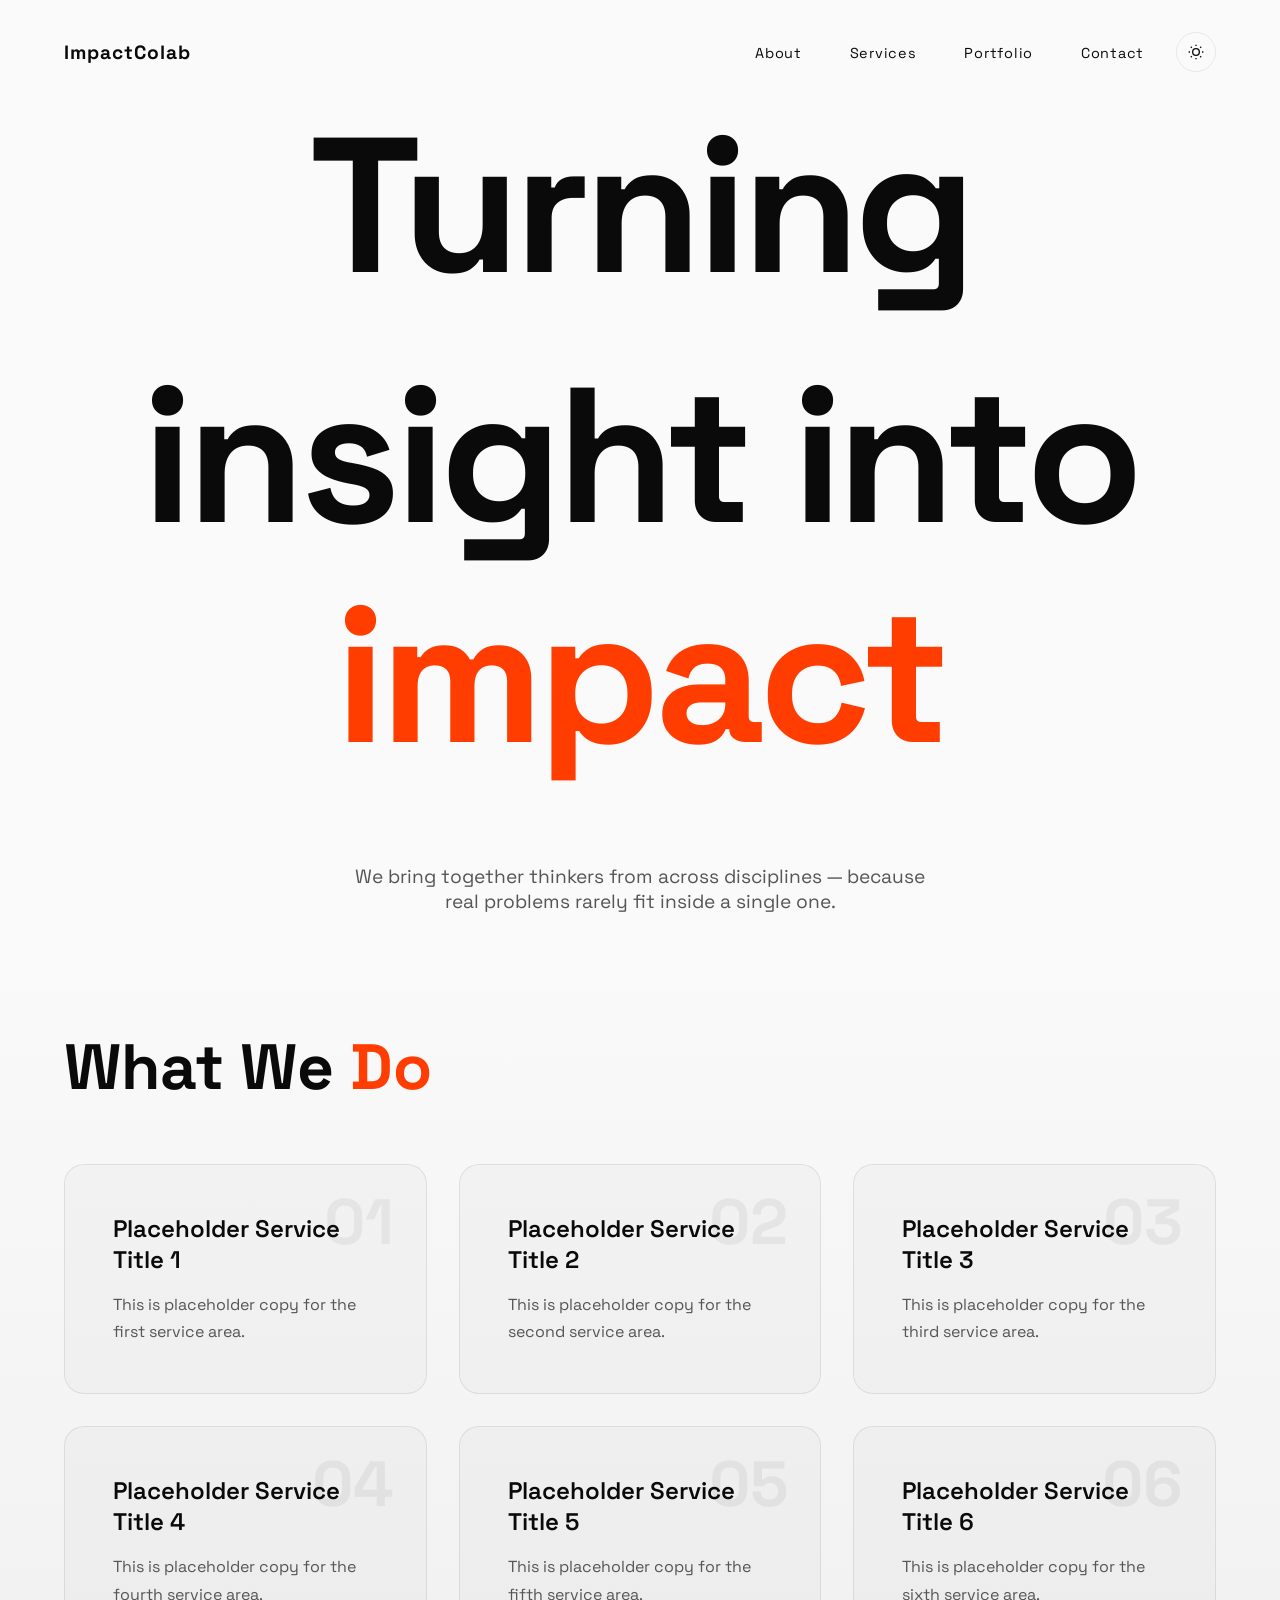
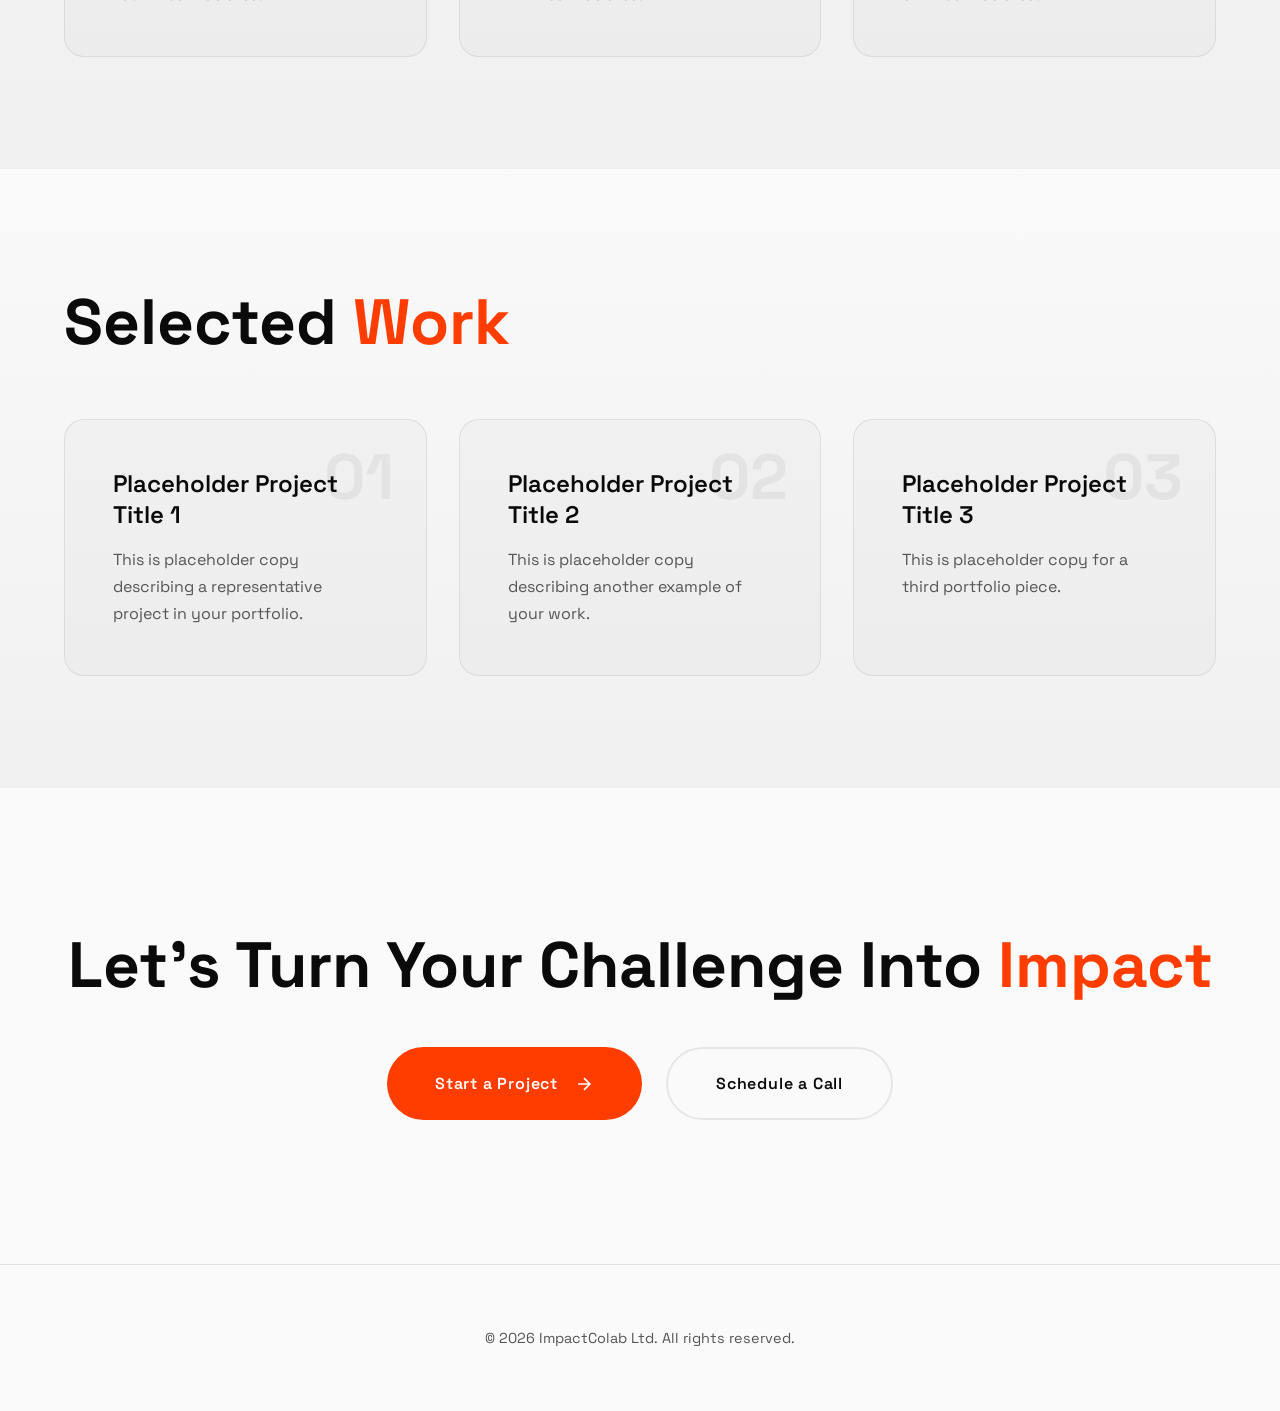
==== commit 1f8bc68b: "Changed page title from ImpactColab Ltd to ImpactColab." ====
--- a/index.html
+++ b/index.html
@@ -33,7 +33,7 @@
     <a href="#main-content" class="skip-link">Skip to main content</a>
 
     <nav role="navigation" aria-label="Main navigation">
-        <a href="index.html" class="logo">ImpactColab Ltd</a>
+        <a href="index.html" class="logo">ImpactColab</a>
         <div class="nav-right">
             <ul class="nav-links">
                 <li><a href="about.html">About</a></li>
--- a/css/styles.css
+++ b/css/styles.css
@@ -276,7 +276,7 @@
 }
 
 .hero-title {
-    font-size: clamp(4rem, 15vw, 12rem);
+    font-size: clamp(2.5rem, 15vw, 12rem);
     font-weight: 700;
     line-height: 1.15;
     letter-spacing: -0.03em;
@@ -538,7 +538,7 @@
     }
 
     .hero {
-        padding: 0 2rem;
+        padding: 6rem 2rem 0;
     }
 
     .services, .cta {
